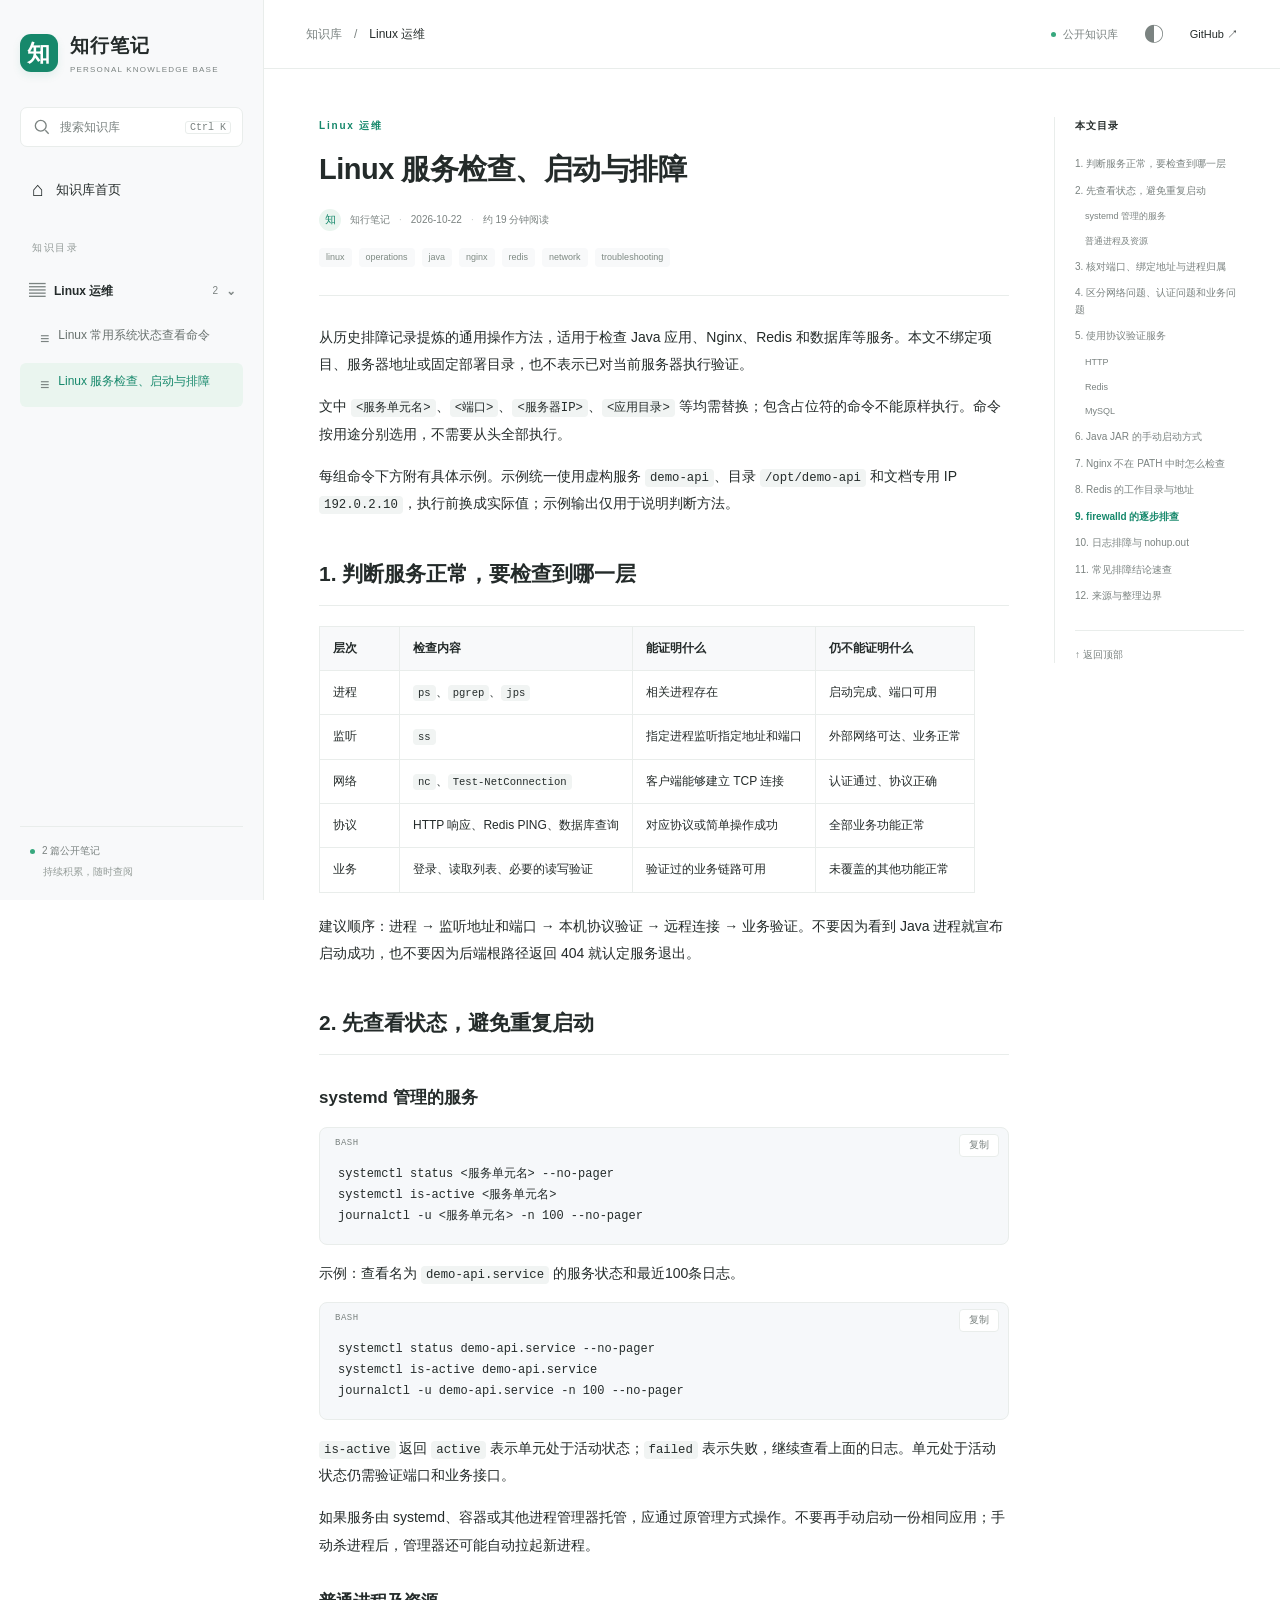
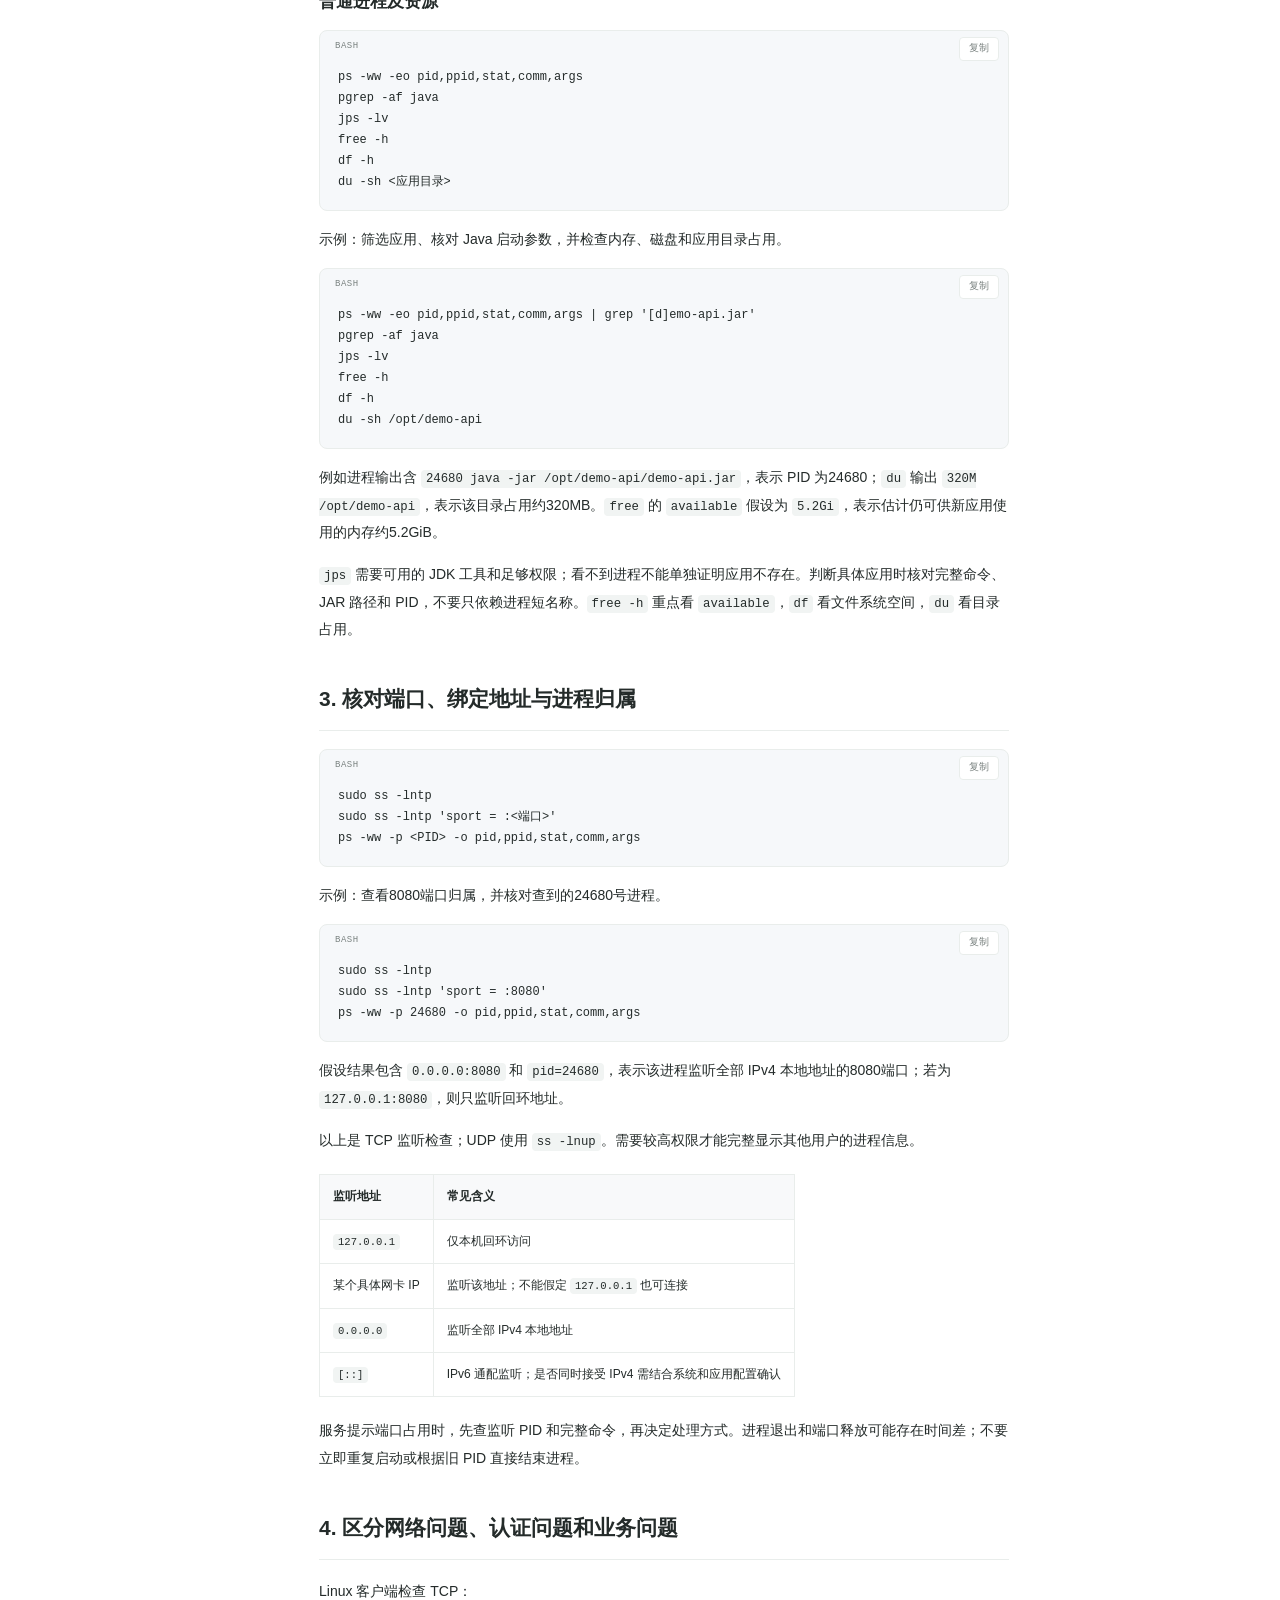
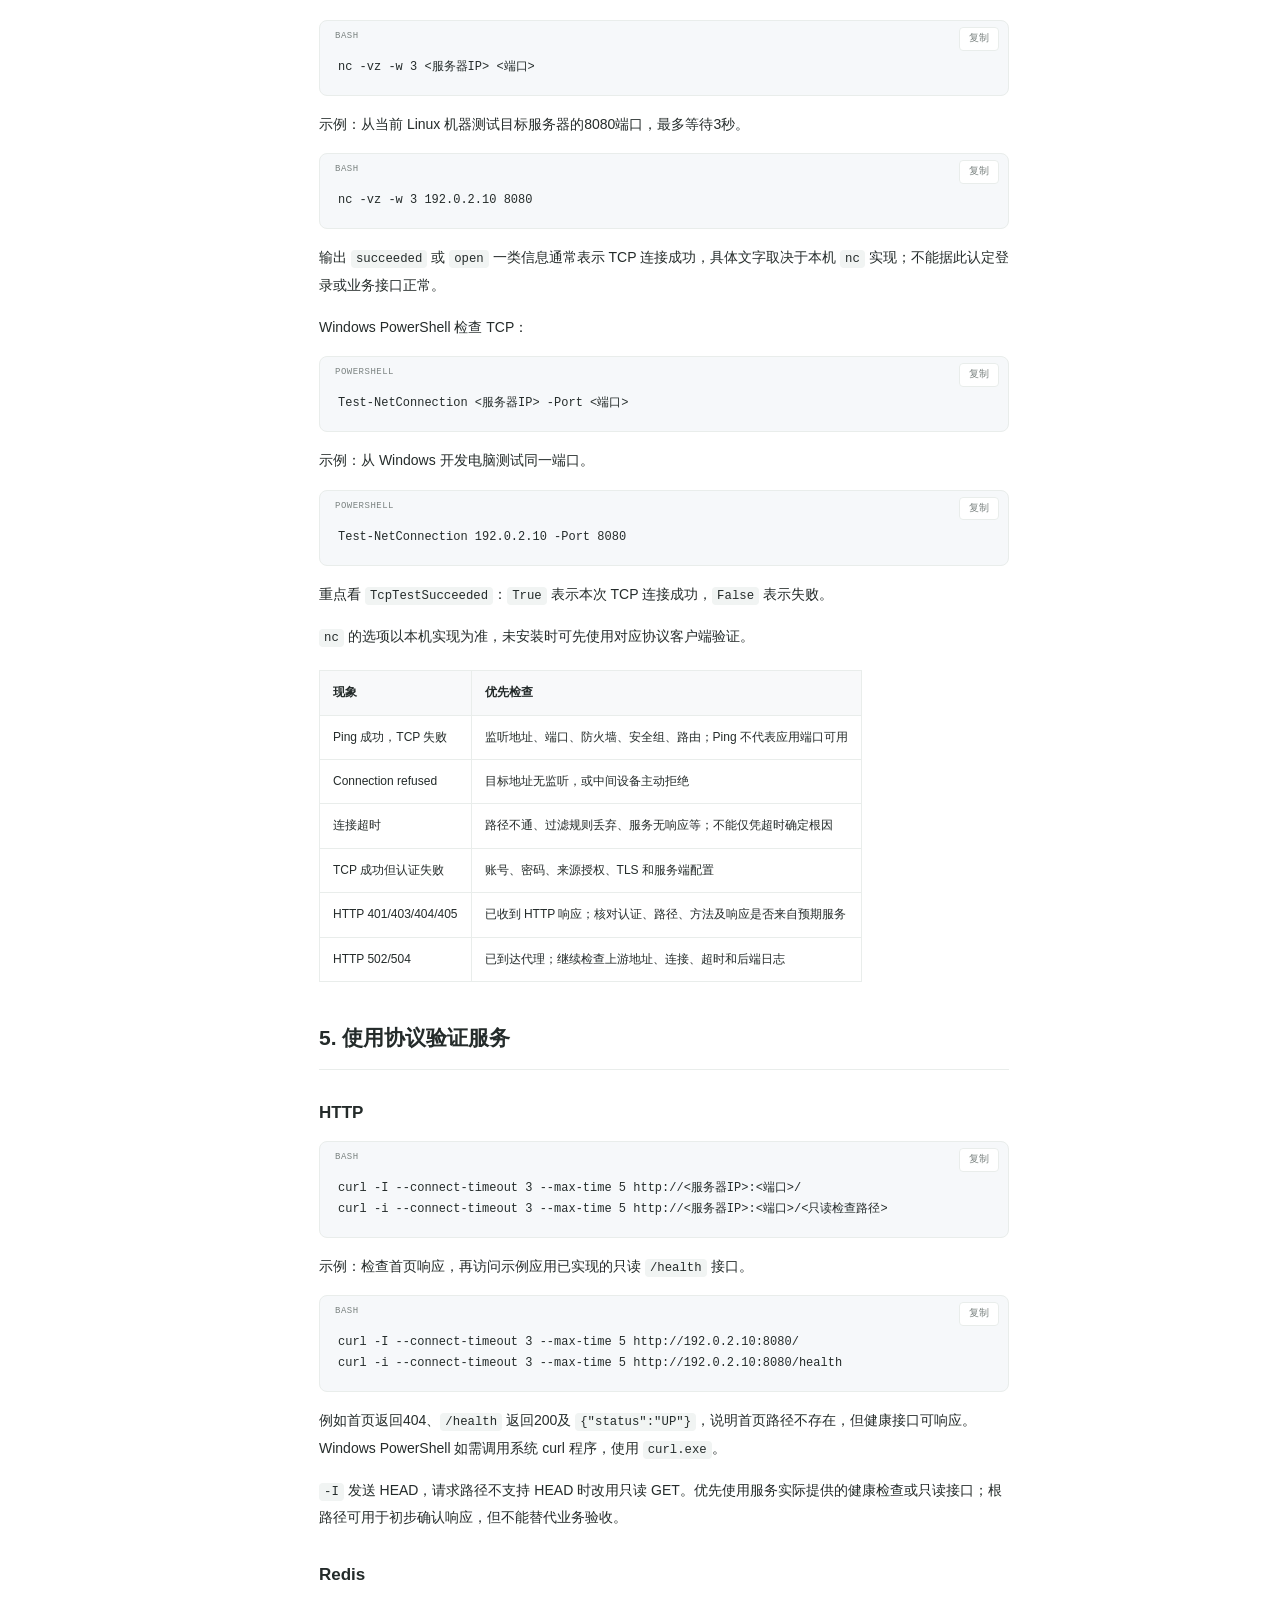
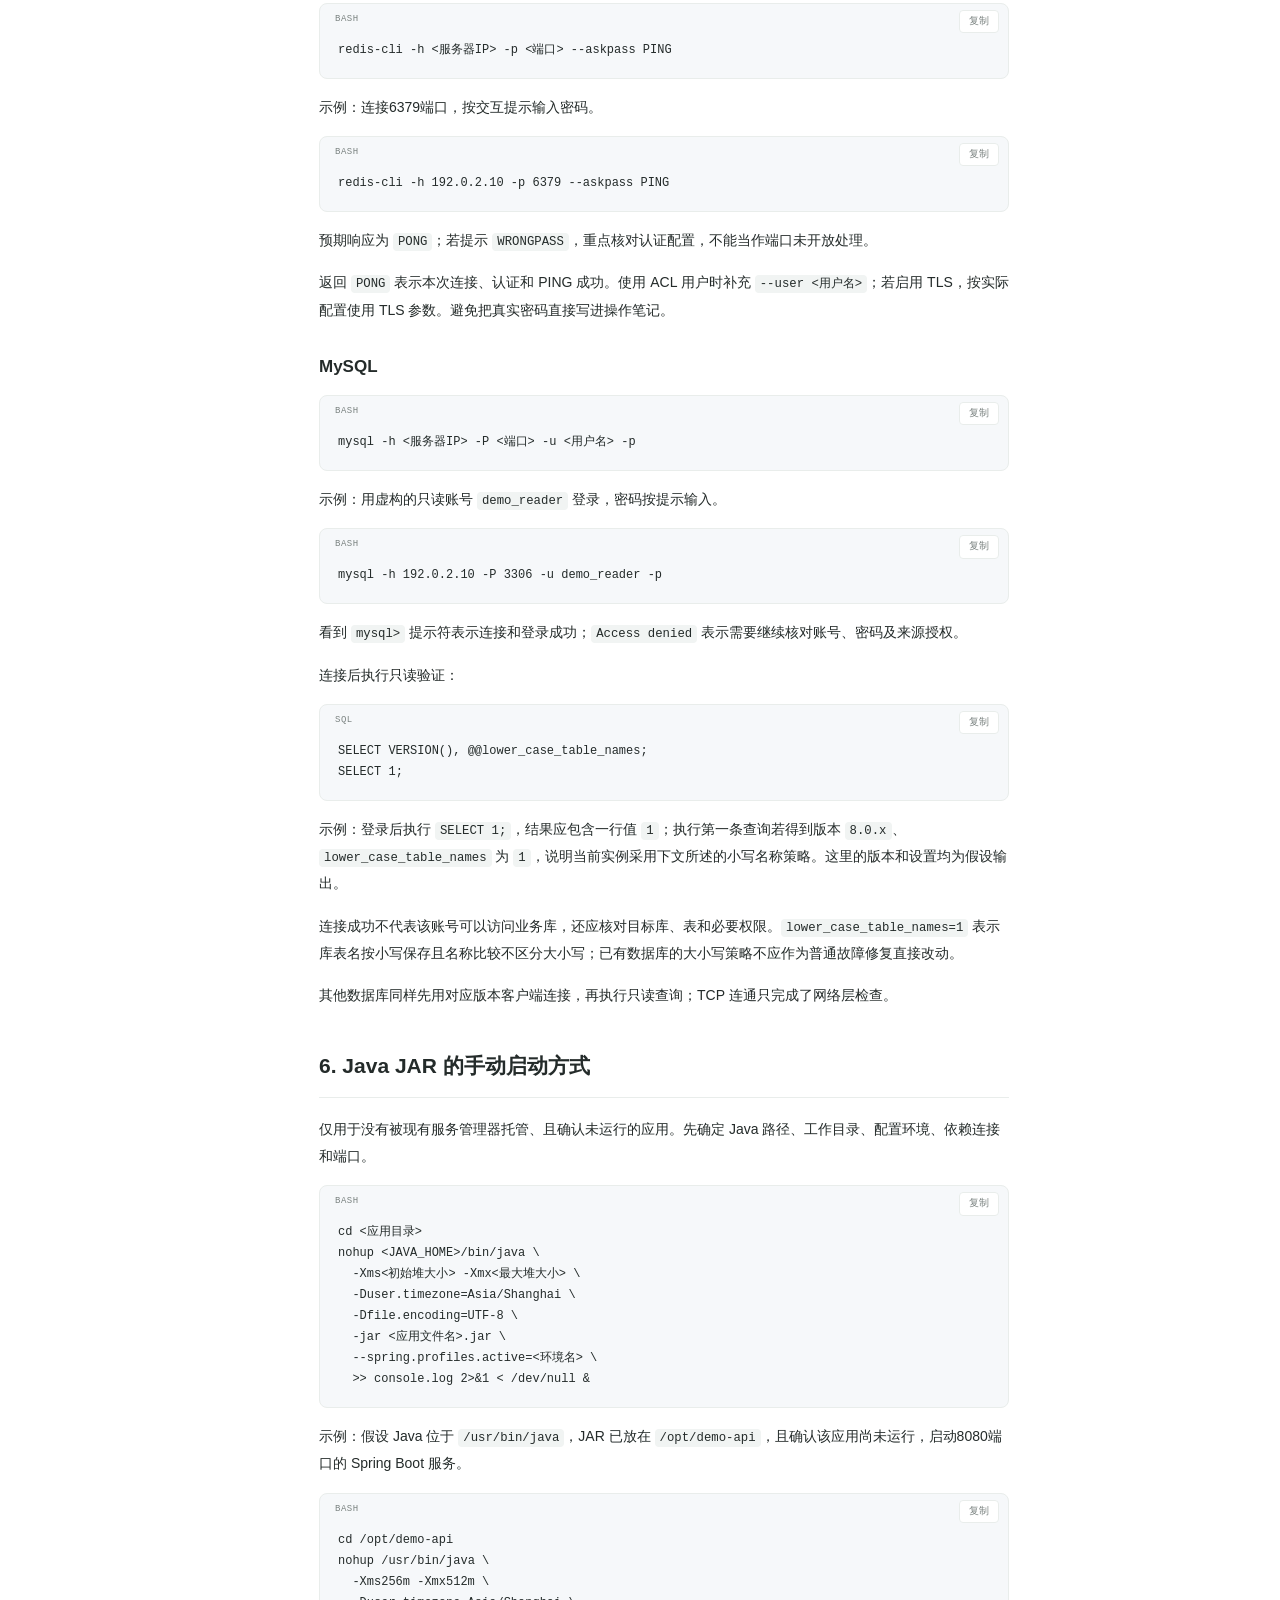
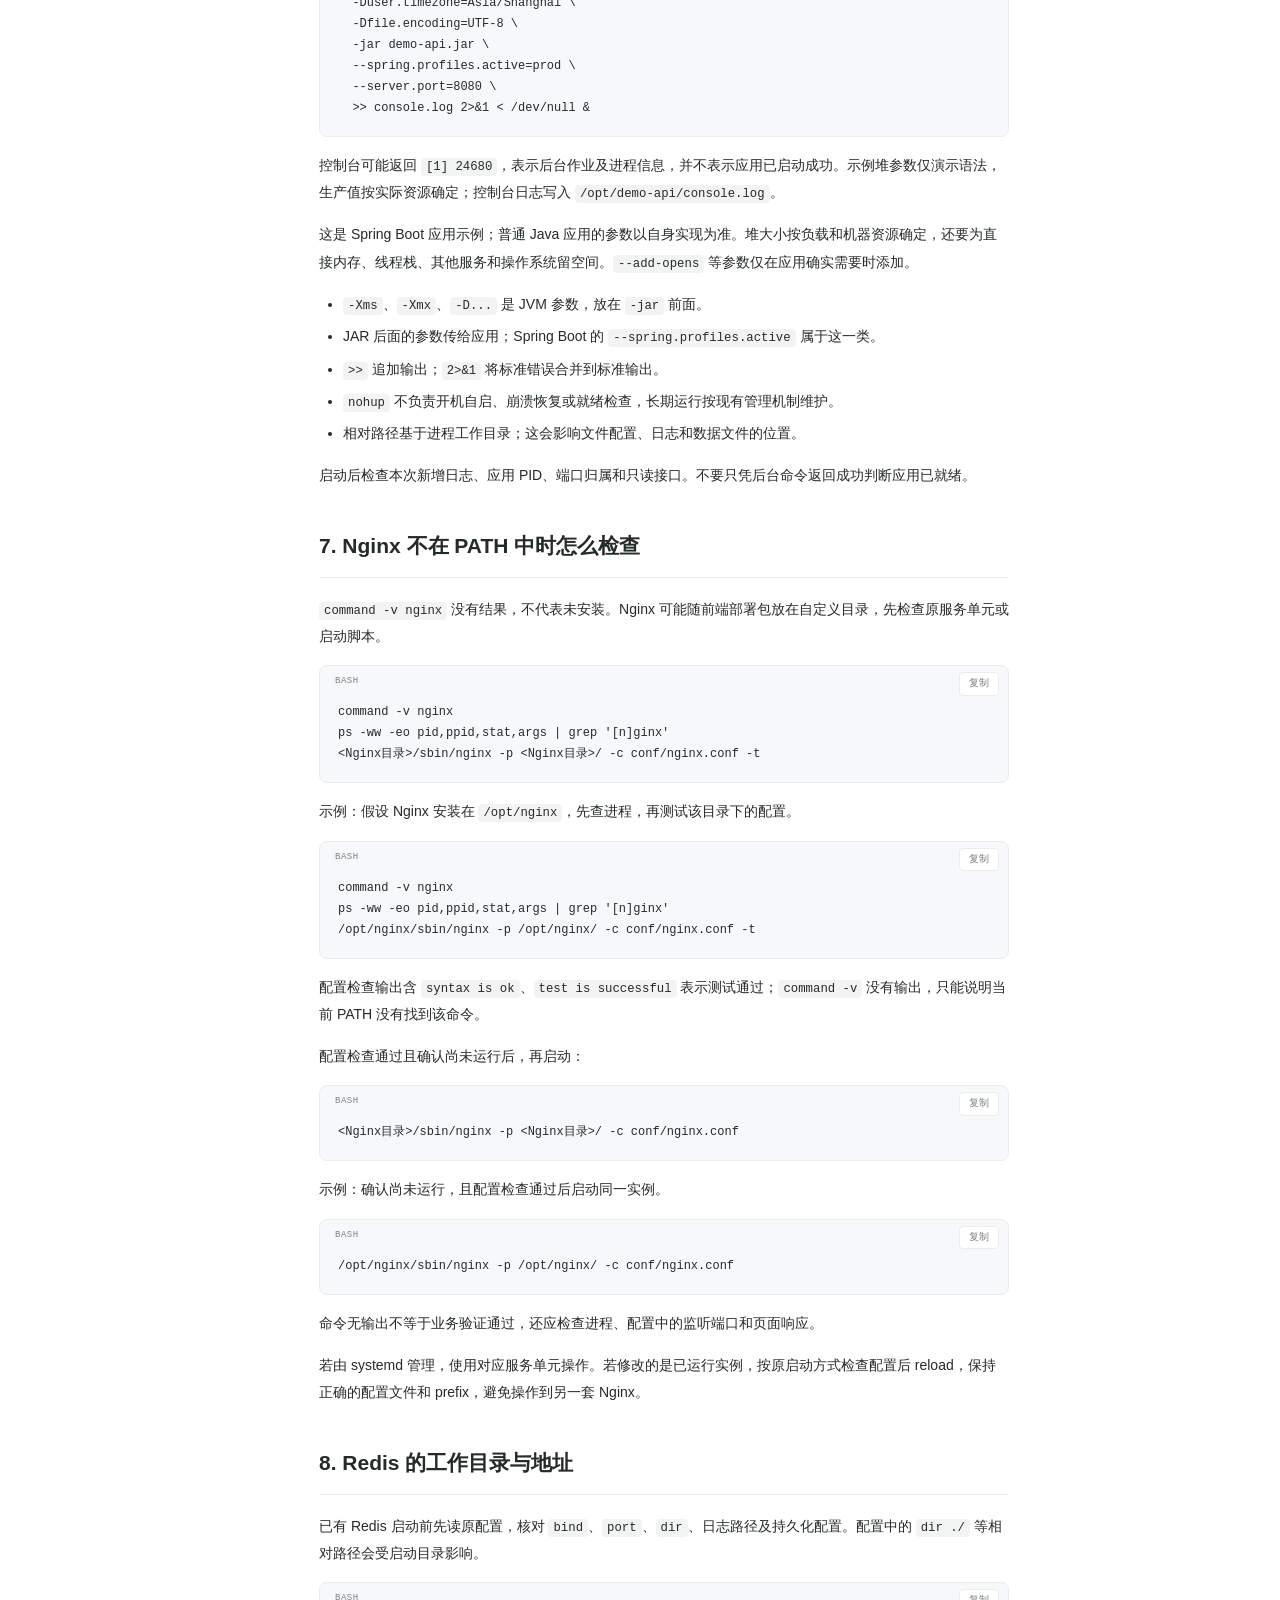
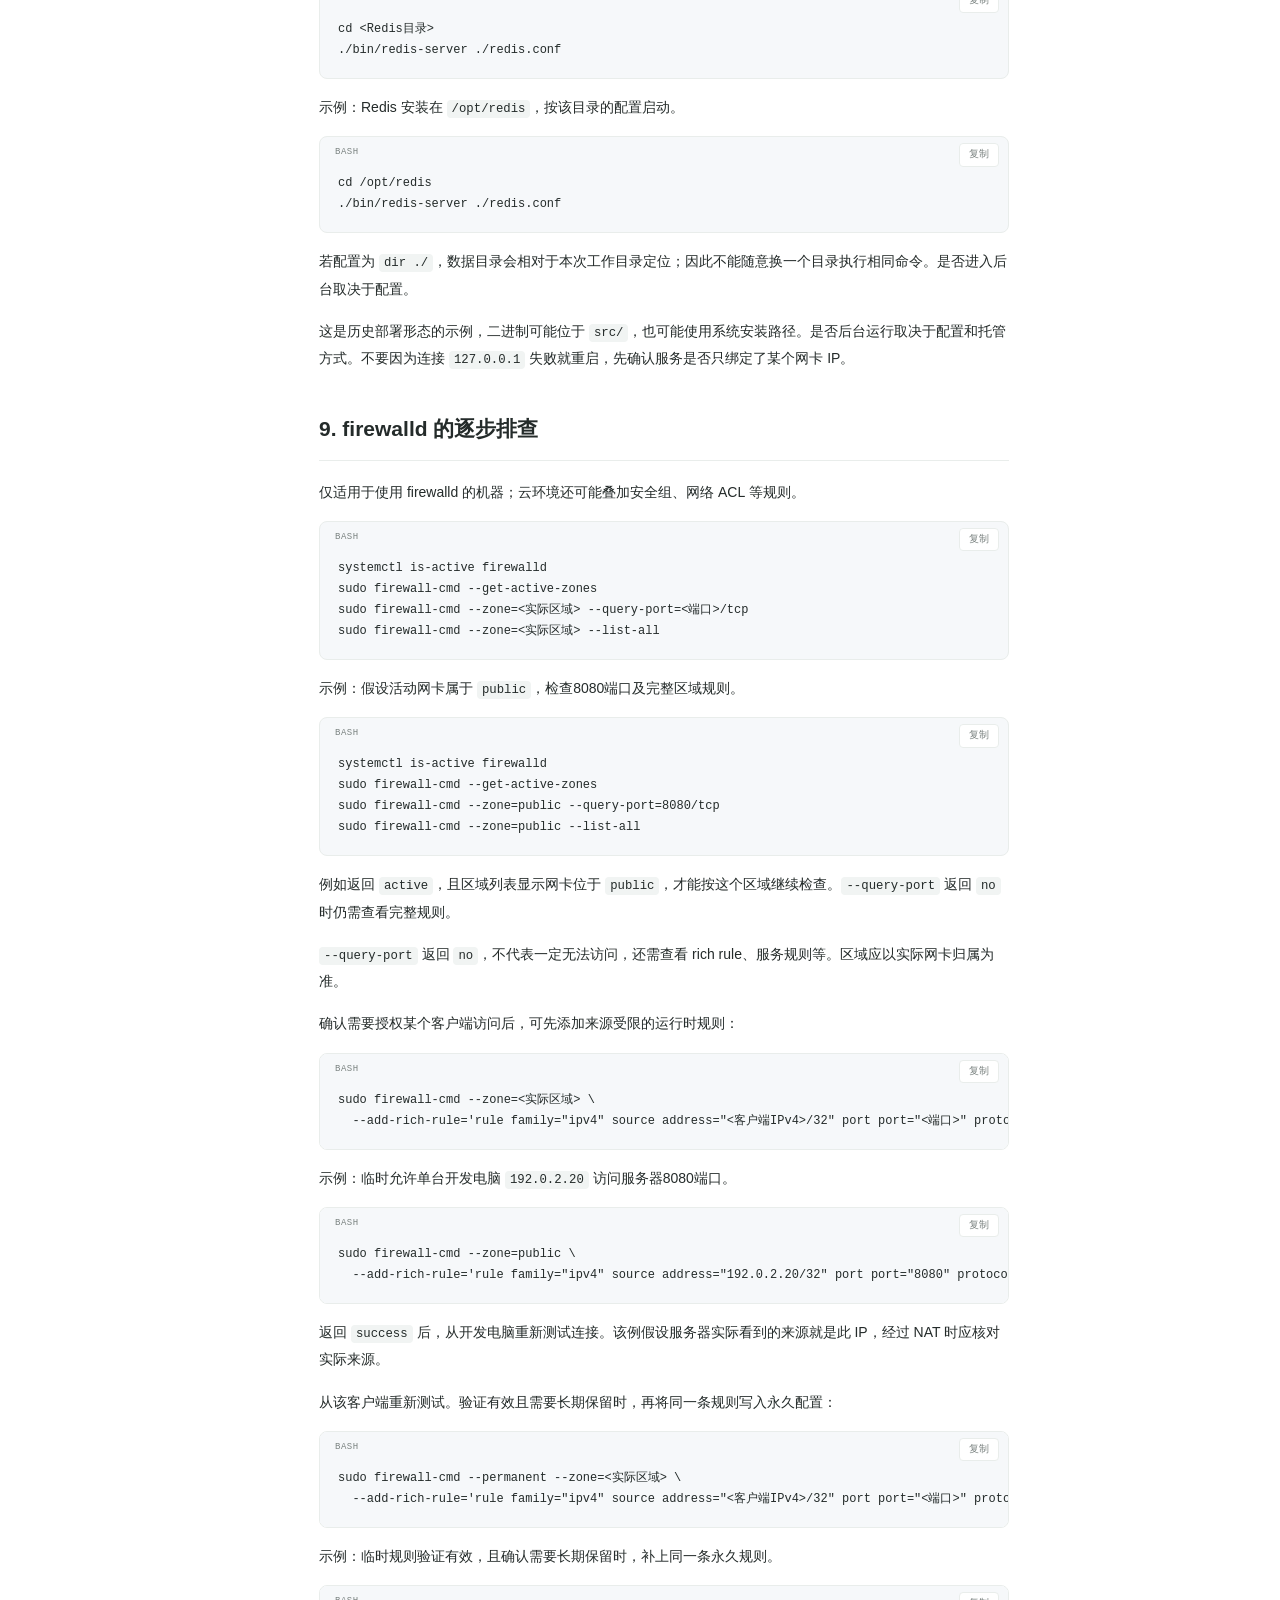
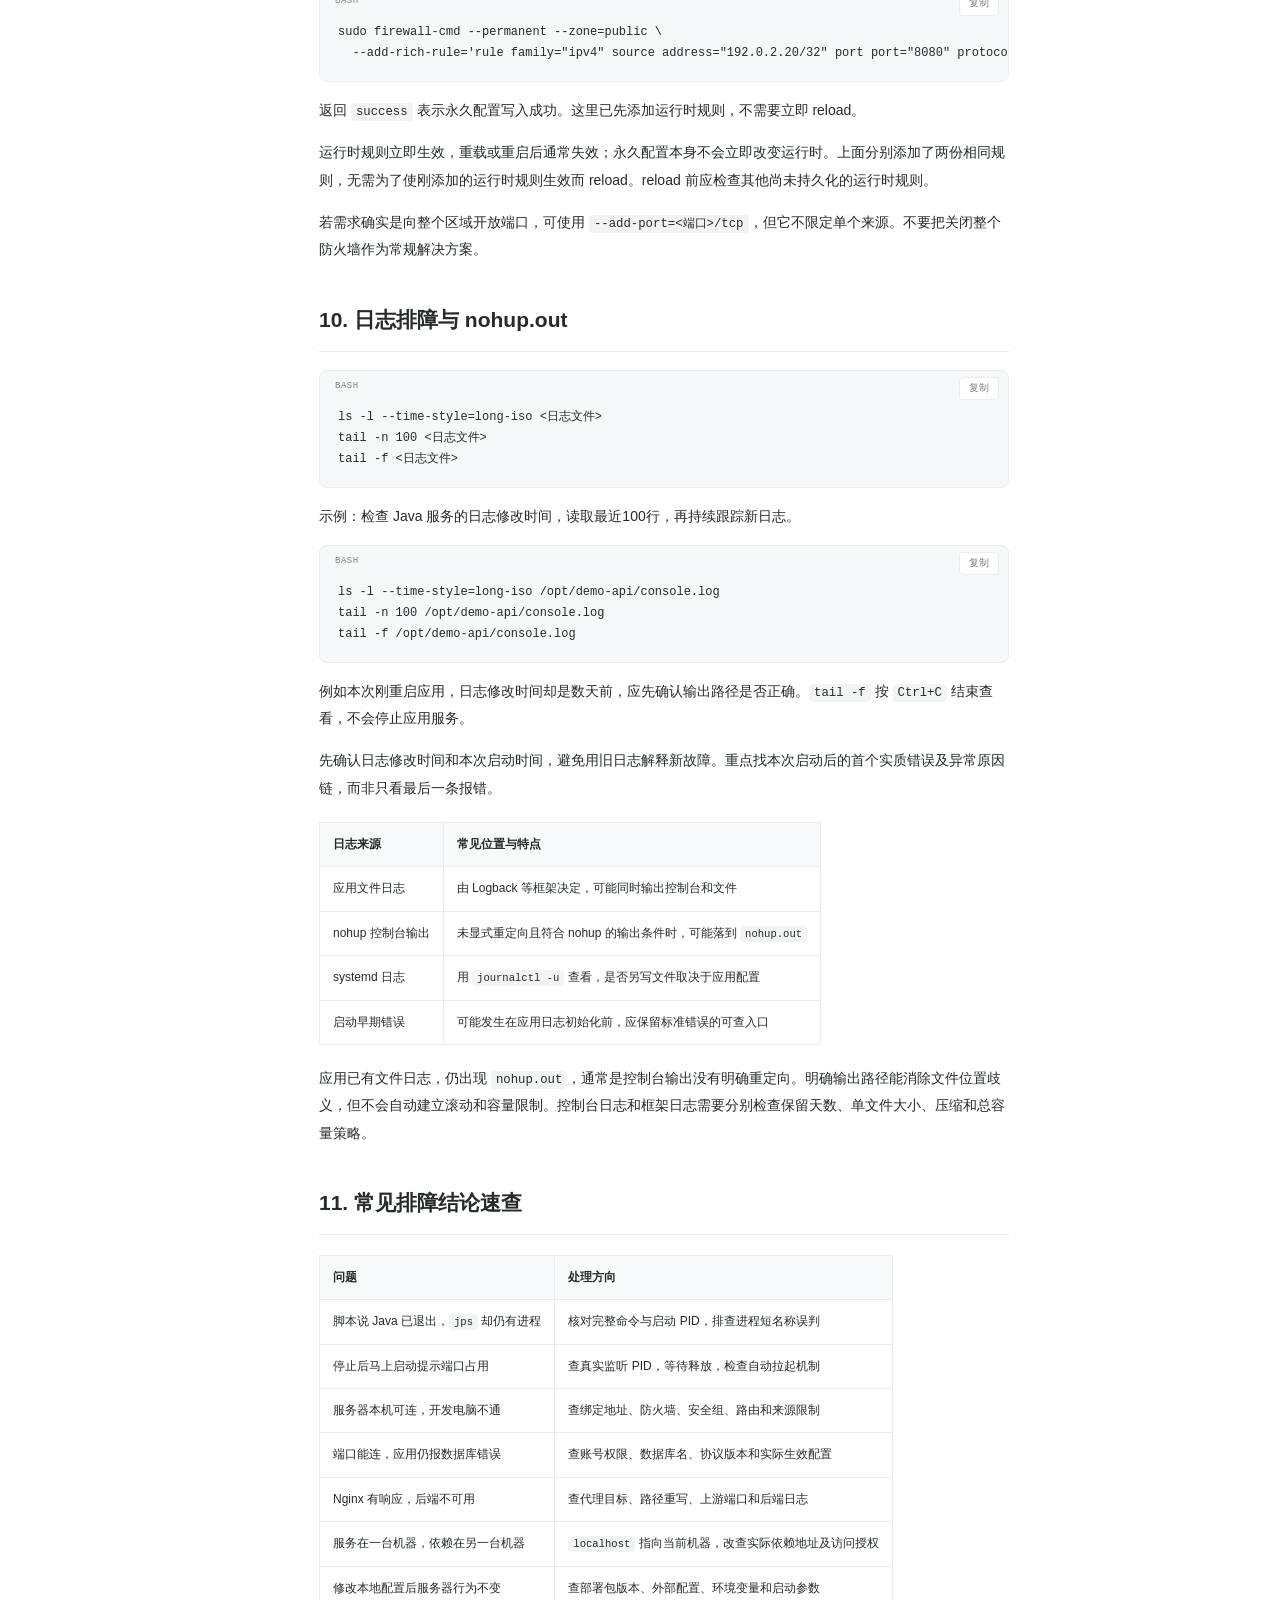
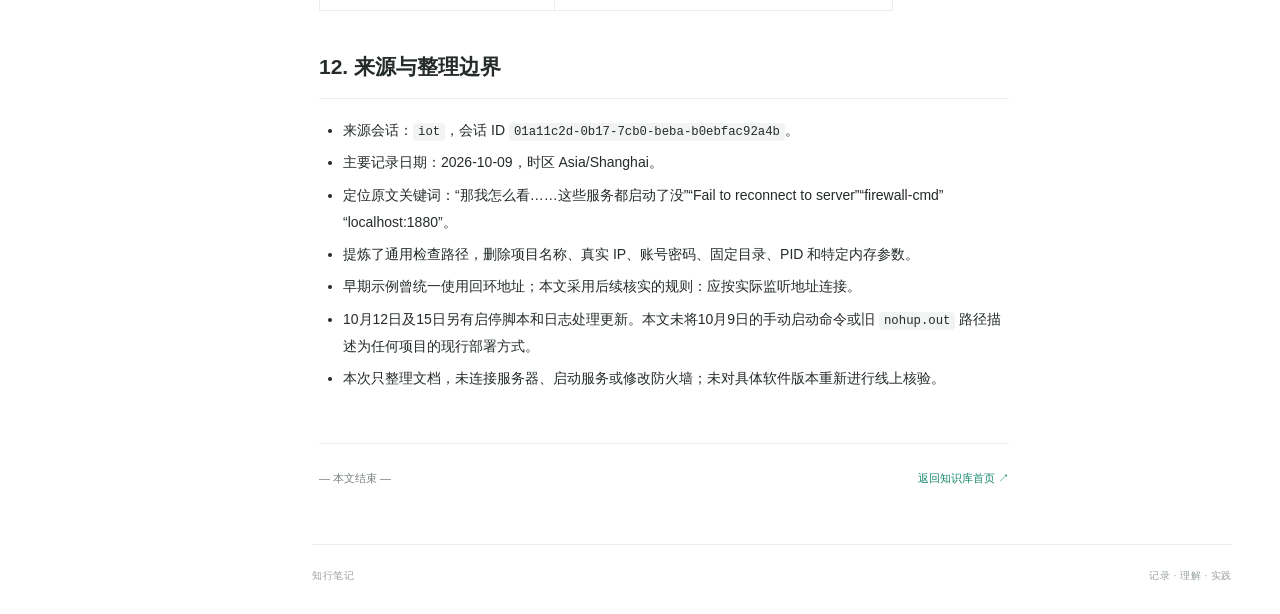
==== articles/linux-service-check-start-troubleshooting.html @ e5851139 "Publish selected Linux notes and knowledge site" ====
<!doctype html>
<html lang="zh-CN"><head><meta charset="utf-8"><meta name="viewport" content="width=device-width, initial-scale=1"><meta name="description" content="从历史排障记录提炼的通用操作方法，适用于检查 Java 应用、Nginx、Redis 和数据库等服务。本文不绑定项目、服务器地址或固定部署目录，也不表示已对当前服务器执行验证。 文中 &lt;服务单元名&gt; 、 &lt;端口&gt; 、 &lt;服务器IP&gt; 、 &lt;"><meta name="color-scheme" content="light dark"><title>Linux 服务检查、启动与排障 · 知行笔记</title><link rel="stylesheet" href="../assets/style.css"><script src="../assets/app.js" defer></script></head>
<body data-base="../"><a class="skip-link" href="#main">跳到正文</a>
<aside class="sidebar" id="sidebar"><a class="brand" href="../index.html"><span class="brand-mark">知</span><span>知行笔记<small>PERSONAL KNOWLEDGE BASE</small></span></a><button class="search-trigger" type="button"><svg viewBox="0 0 24 24" aria-hidden="true"><circle cx="10.5" cy="10.5" r="6.5"/><path d="m16 16 4 4"/></svg><span>搜索知识库</span><kbd>Ctrl K</kbd></button><nav aria-label="知识库目录"><a class="home-link" href="../index.html"><span>⌂</span>知识库首页</a><div class="nav-label">知识目录</div><details class="nav-group" open><summary><span class="folder-icon">▤</span>Linux 运维<span class="group-count">2</span></summary><a class="nav-link" href="../articles/linux-system-status-commands.html"><span class="doc-icon">≡</span><span>Linux 常用系统状态查看命令</span></a><a class="nav-link active" href="../articles/linux-service-check-start-troubleshooting.html" aria-current="page"><span class="doc-icon">≡</span><span>Linux 服务检查、启动与排障</span></a></details></nav><div class="sidebar-footer"><span class="status-dot"></span>2 篇公开笔记<span>持续积累，随时查阅</span></div></aside><button class="mobile-backdrop" aria-label="关闭导航" hidden></button>
<div class="workspace"><header class="topbar"><div class="breadcrumb"><button class="menu-toggle icon-button" aria-label="打开导航" aria-expanded="false">☰</button><a href="../index.html">知识库</a><span>/</span><span>Linux 运维</span></div><div class="top-actions"><span class="public-label"><span class="status-dot"></span>公开知识库</span><button class="theme-toggle icon-button" aria-label="切换深浅主题" title="切换深浅主题">◐</button><a class="github-link" href="https://github.com/alcq77/knowledge-base-public" target="_blank" rel="noopener noreferrer">GitHub ↗</a></div></header>
<div class="content-layout"><main id="main"><div class="article-head"><div class="eyebrow">Linux 运维</div><h1>Linux 服务检查、启动与排障</h1><div class="article-meta"><span class="author-avatar">知</span><span>知行笔记</span><span class="meta-dot">·</span><time>2026-10-22</time><span class="meta-dot">·</span><span>约 19 分钟阅读</span></div><div class="tag-row"><span class="tag">linux</span><span class="tag">operations</span><span class="tag">java</span><span class="tag">nginx</span><span class="tag">redis</span><span class="tag">network</span><span class="tag">troubleshooting</span></div></div><article class="markdown-body"><p>从历史排障记录提炼的通用操作方法，适用于检查 Java 应用、Nginx、Redis 和数据库等服务。本文不绑定项目、服务器地址或固定部署目录，也不表示已对当前服务器执行验证。</p>
<p>文中 <code>&lt;服务单元名&gt;</code>、<code>&lt;端口&gt;</code>、<code>&lt;服务器IP&gt;</code>、<code>&lt;应用目录&gt;</code> 等均需替换；包含占位符的命令不能原样执行。命令按用途分别选用，不需要从头全部执行。</p>
<p>每组命令下方附有具体示例。示例统一使用虚构服务 <code>demo-api</code>、目录 <code>/opt/demo-api</code> 和文档专用 IP <code>192.0.2.10</code>，执行前换成实际值；示例输出仅用于说明判断方法。</p>
<h2 id="1-判断服务正常要检查到哪一层">1. 判断服务正常，要检查到哪一层</h2>
<table>
<thead>
<tr>
<th>层次</th>
<th>检查内容</th>
<th>能证明什么</th>
<th>仍不能证明什么</th>
</tr>
</thead>
<tbody>
<tr>
<td>进程</td>
<td><code>ps</code>、<code>pgrep</code>、<code>jps</code></td>
<td>相关进程存在</td>
<td>启动完成、端口可用</td>
</tr>
<tr>
<td>监听</td>
<td><code>ss</code></td>
<td>指定进程监听指定地址和端口</td>
<td>外部网络可达、业务正常</td>
</tr>
<tr>
<td>网络</td>
<td><code>nc</code>、<code>Test-NetConnection</code></td>
<td>客户端能够建立 TCP 连接</td>
<td>认证通过、协议正确</td>
</tr>
<tr>
<td>协议</td>
<td>HTTP 响应、Redis PING、数据库查询</td>
<td>对应协议或简单操作成功</td>
<td>全部业务功能正常</td>
</tr>
<tr>
<td>业务</td>
<td>登录、读取列表、必要的读写验证</td>
<td>验证过的业务链路可用</td>
<td>未覆盖的其他功能正常</td>
</tr>
</tbody>
</table>
<p>建议顺序：进程 → 监听地址和端口 → 本机协议验证 → 远程连接 → 业务验证。不要因为看到 Java 进程就宣布启动成功，也不要因为后端根路径返回 404 就认定服务退出。</p>
<h2 id="2-先查看状态避免重复启动">2. 先查看状态，避免重复启动</h2>
<h3 id="systemd-管理的服务">systemd 管理的服务</h3>
<pre><code class="hljs language-bash">systemctl status &lt;服务单元名&gt; --no-pager
systemctl is-active &lt;服务单元名&gt;
journalctl -u &lt;服务单元名&gt; -n 100 --no-pager
</code></pre>
<p>示例：查看名为 <code>demo-api.service</code> 的服务状态和最近100条日志。</p>
<pre><code class="hljs language-bash">systemctl status demo-api.service --no-pager
systemctl is-active demo-api.service
journalctl -u demo-api.service -n 100 --no-pager
</code></pre>
<p><code>is-active</code> 返回 <code>active</code> 表示单元处于活动状态；<code>failed</code> 表示失败，继续查看上面的日志。单元处于活动状态仍需验证端口和业务接口。</p>
<p>如果服务由 systemd、容器或其他进程管理器托管，应通过原管理方式操作。不要再手动启动一份相同应用；手动杀进程后，管理器还可能自动拉起新进程。</p>
<h3 id="普通进程及资源">普通进程及资源</h3>
<pre><code class="hljs language-bash">ps -ww -eo pid,ppid,<span class="hljs-built_in">stat</span>,<span class="hljs-built_in">comm</span>,args
pgrep -af java
jps -lv
free -h
<span class="hljs-built_in">df</span> -h
<span class="hljs-built_in">du</span> -sh &lt;应用目录&gt;
</code></pre>
<p>示例：筛选应用、核对 Java 启动参数，并检查内存、磁盘和应用目录占用。</p>
<pre><code class="hljs language-bash">ps -ww -eo pid,ppid,<span class="hljs-built_in">stat</span>,<span class="hljs-built_in">comm</span>,args | grep <span class="hljs-string">&#x27;[d]emo-api.jar&#x27;</span>
pgrep -af java
jps -lv
free -h
<span class="hljs-built_in">df</span> -h
<span class="hljs-built_in">du</span> -sh /opt/demo-api
</code></pre>
<p>例如进程输出含 <code>24680 java -jar /opt/demo-api/demo-api.jar</code>，表示 PID 为24680；<code>du</code> 输出 <code>320M /opt/demo-api</code>，表示该目录占用约320MB。<code>free</code> 的 <code>available</code> 假设为 <code>5.2Gi</code>，表示估计仍可供新应用使用的内存约5.2GiB。</p>
<p><code>jps</code> 需要可用的 JDK 工具和足够权限；看不到进程不能单独证明应用不存在。判断具体应用时核对完整命令、JAR 路径和 PID，不要只依赖进程短名称。<code>free -h</code> 重点看 <code>available</code>，<code>df</code> 看文件系统空间，<code>du</code> 看目录占用。</p>
<h2 id="3-核对端口绑定地址与进程归属">3. 核对端口、绑定地址与进程归属</h2>
<pre><code class="hljs language-bash"><span class="hljs-built_in">sudo</span> ss -lntp
<span class="hljs-built_in">sudo</span> ss -lntp <span class="hljs-string">&#x27;sport = :&lt;端口&gt;&#x27;</span>
ps -ww -p &lt;PID&gt; -o pid,ppid,<span class="hljs-built_in">stat</span>,<span class="hljs-built_in">comm</span>,args
</code></pre>
<p>示例：查看8080端口归属，并核对查到的24680号进程。</p>
<pre><code class="hljs language-bash"><span class="hljs-built_in">sudo</span> ss -lntp
<span class="hljs-built_in">sudo</span> ss -lntp <span class="hljs-string">&#x27;sport = :8080&#x27;</span>
ps -ww -p 24680 -o pid,ppid,<span class="hljs-built_in">stat</span>,<span class="hljs-built_in">comm</span>,args
</code></pre>
<p>假设结果包含 <code>0.0.0.0:8080</code> 和 <code>pid=24680</code>，表示该进程监听全部 IPv4 本地地址的8080端口；若为 <code>127.0.0.1:8080</code>，则只监听回环地址。</p>
<p>以上是 TCP 监听检查；UDP 使用 <code>ss -lnup</code>。需要较高权限才能完整显示其他用户的进程信息。</p>
<table>
<thead>
<tr>
<th>监听地址</th>
<th>常见含义</th>
</tr>
</thead>
<tbody>
<tr>
<td><code>127.0.0.1</code></td>
<td>仅本机回环访问</td>
</tr>
<tr>
<td>某个具体网卡 IP</td>
<td>监听该地址；不能假定 <code>127.0.0.1</code> 也可连接</td>
</tr>
<tr>
<td><code>0.0.0.0</code></td>
<td>监听全部 IPv4 本地地址</td>
</tr>
<tr>
<td><code>[::]</code></td>
<td>IPv6 通配监听；是否同时接受 IPv4 需结合系统和应用配置确认</td>
</tr>
</tbody>
</table>
<p>服务提示端口占用时，先查监听 PID 和完整命令，再决定处理方式。进程退出和端口释放可能存在时间差；不要立即重复启动或根据旧 PID 直接结束进程。</p>
<h2 id="4-区分网络问题认证问题和业务问题">4. 区分网络问题、认证问题和业务问题</h2>
<p>Linux 客户端检查 TCP：</p>
<pre><code class="hljs language-bash">nc -vz -w 3 &lt;服务器IP&gt; &lt;端口&gt;
</code></pre>
<p>示例：从当前 Linux 机器测试目标服务器的8080端口，最多等待3秒。</p>
<pre><code class="hljs language-bash">nc -vz -w 3 192.0.2.10 8080
</code></pre>
<p>输出 <code>succeeded</code> 或 <code>open</code> 一类信息通常表示 TCP 连接成功，具体文字取决于本机 <code>nc</code> 实现；不能据此认定登录或业务接口正常。</p>
<p>Windows PowerShell 检查 TCP：</p>
<pre><code class="hljs language-powershell"><span class="hljs-built_in">Test-NetConnection</span> &lt;服务器IP&gt; <span class="hljs-literal">-Port</span> &lt;端口&gt;
</code></pre>
<p>示例：从 Windows 开发电脑测试同一端口。</p>
<pre><code class="hljs language-powershell"><span class="hljs-built_in">Test-NetConnection</span> <span class="hljs-number">192.0</span>.<span class="hljs-number">2.10</span> <span class="hljs-literal">-Port</span> <span class="hljs-number">8080</span>
</code></pre>
<p>重点看 <code>TcpTestSucceeded</code>：<code>True</code> 表示本次 TCP 连接成功，<code>False</code> 表示失败。</p>
<p><code>nc</code> 的选项以本机实现为准，未安装时可先使用对应协议客户端验证。</p>
<table>
<thead>
<tr>
<th>现象</th>
<th>优先检查</th>
</tr>
</thead>
<tbody>
<tr>
<td>Ping 成功，TCP 失败</td>
<td>监听地址、端口、防火墙、安全组、路由；Ping 不代表应用端口可用</td>
</tr>
<tr>
<td>Connection refused</td>
<td>目标地址无监听，或中间设备主动拒绝</td>
</tr>
<tr>
<td>连接超时</td>
<td>路径不通、过滤规则丢弃、服务无响应等；不能仅凭超时确定根因</td>
</tr>
<tr>
<td>TCP 成功但认证失败</td>
<td>账号、密码、来源授权、TLS 和服务端配置</td>
</tr>
<tr>
<td>HTTP 401/403/404/405</td>
<td>已收到 HTTP 响应；核对认证、路径、方法及响应是否来自预期服务</td>
</tr>
<tr>
<td>HTTP 502/504</td>
<td>已到达代理；继续检查上游地址、连接、超时和后端日志</td>
</tr>
</tbody>
</table>
<h2 id="5-使用协议验证服务">5. 使用协议验证服务</h2>
<h3 id="http">HTTP</h3>
<pre><code class="hljs language-bash">curl -I --connect-timeout 3 --max-time 5 http://&lt;服务器IP&gt;:&lt;端口&gt;/
curl -i --connect-timeout 3 --max-time 5 http://&lt;服务器IP&gt;:&lt;端口&gt;/&lt;只读检查路径&gt;
</code></pre>
<p>示例：检查首页响应，再访问示例应用已实现的只读 <code>/health</code> 接口。</p>
<pre><code class="hljs language-bash">curl -I --connect-timeout 3 --max-time 5 http://192.0.2.10:8080/
curl -i --connect-timeout 3 --max-time 5 http://192.0.2.10:8080/health
</code></pre>
<p>例如首页返回404、<code>/health</code> 返回200及 <code>{&quot;status&quot;:&quot;UP&quot;}</code>，说明首页路径不存在，但健康接口可响应。Windows PowerShell 如需调用系统 curl 程序，使用 <code>curl.exe</code>。</p>
<p><code>-I</code> 发送 HEAD，请求路径不支持 HEAD 时改用只读 GET。优先使用服务实际提供的健康检查或只读接口；根路径可用于初步确认响应，但不能替代业务验收。</p>
<h3 id="redis">Redis</h3>
<pre><code class="hljs language-bash">redis-cli -h &lt;服务器IP&gt; -p &lt;端口&gt; --askpass PING
</code></pre>
<p>示例：连接6379端口，按交互提示输入密码。</p>
<pre><code class="hljs language-bash">redis-cli -h 192.0.2.10 -p 6379 --askpass PING
</code></pre>
<p>预期响应为 <code>PONG</code>；若提示 <code>WRONGPASS</code>，重点核对认证配置，不能当作端口未开放处理。</p>
<p>返回 <code>PONG</code> 表示本次连接、认证和 PING 成功。使用 ACL 用户时补充 <code>--user &lt;用户名&gt;</code>；若启用 TLS，按实际配置使用 TLS 参数。避免把真实密码直接写进操作笔记。</p>
<h3 id="mysql">MySQL</h3>
<pre><code class="hljs language-bash">mysql -h &lt;服务器IP&gt; -P &lt;端口&gt; -u &lt;用户名&gt; -p
</code></pre>
<p>示例：用虚构的只读账号 <code>demo_reader</code> 登录，密码按提示输入。</p>
<pre><code class="hljs language-bash">mysql -h 192.0.2.10 -P 3306 -u demo_reader -p
</code></pre>
<p>看到 <code>mysql&gt;</code> 提示符表示连接和登录成功；<code>Access denied</code> 表示需要继续核对账号、密码及来源授权。</p>
<p>连接后执行只读验证：</p>
<pre><code class="hljs language-sql"><span class="hljs-keyword">SELECT</span> VERSION(), @<span class="hljs-variable">@lower_case_table_names</span>;
<span class="hljs-keyword">SELECT</span> <span class="hljs-number">1</span>;
</code></pre>
<p>示例：登录后执行 <code>SELECT 1;</code>，结果应包含一行值 <code>1</code>；执行第一条查询若得到版本 <code>8.0.x</code>、<code>lower_case_table_names</code> 为 <code>1</code>，说明当前实例采用下文所述的小写名称策略。这里的版本和设置均为假设输出。</p>
<p>连接成功不代表该账号可以访问业务库，还应核对目标库、表和必要权限。<code>lower_case_table_names=1</code> 表示库表名按小写保存且名称比较不区分大小写；已有数据库的大小写策略不应作为普通故障修复直接改动。</p>
<p>其他数据库同样先用对应版本客户端连接，再执行只读查询；TCP 连通只完成了网络层检查。</p>
<h2 id="6-java-jar-的手动启动方式">6. Java JAR 的手动启动方式</h2>
<p>仅用于没有被现有服务管理器托管、且确认未运行的应用。先确定 Java 路径、工作目录、配置环境、依赖连接和端口。</p>
<pre><code class="hljs language-bash"><span class="hljs-built_in">cd</span> &lt;应用目录&gt;
<span class="hljs-built_in">nohup</span> &lt;JAVA_HOME&gt;/bin/java \
  -Xms&lt;初始堆大小&gt; -Xmx&lt;最大堆大小&gt; \
  -Duser.timezone=Asia/Shanghai \
  -Dfile.encoding=UTF-8 \
  -jar &lt;应用文件名&gt;.jar \
  --spring.profiles.active=&lt;环境名&gt; \
  &gt;&gt; console.log 2&gt;&amp;1 &lt; /dev/null &amp;
</code></pre>
<p>示例：假设 Java 位于 <code>/usr/bin/java</code>，JAR 已放在 <code>/opt/demo-api</code>，且确认该应用尚未运行，启动8080端口的 Spring Boot 服务。</p>
<pre><code class="hljs language-bash"><span class="hljs-built_in">cd</span> /opt/demo-api
<span class="hljs-built_in">nohup</span> /usr/bin/java \
  -Xms256m -Xmx512m \
  -Duser.timezone=Asia/Shanghai \
  -Dfile.encoding=UTF-8 \
  -jar demo-api.jar \
  --spring.profiles.active=prod \
  --server.port=8080 \
  &gt;&gt; console.log 2&gt;&amp;1 &lt; /dev/null &amp;
</code></pre>
<p>控制台可能返回 <code>[1] 24680</code>，表示后台作业及进程信息，并不表示应用已启动成功。示例堆参数仅演示语法，生产值按实际资源确定；控制台日志写入 <code>/opt/demo-api/console.log</code>。</p>
<p>这是 Spring Boot 应用示例；普通 Java 应用的参数以自身实现为准。堆大小按负载和机器资源确定，还要为直接内存、线程栈、其他服务和操作系统留空间。<code>--add-opens</code> 等参数仅在应用确实需要时添加。</p>
<ul>
<li><code>-Xms</code>、<code>-Xmx</code>、<code>-D...</code> 是 JVM 参数，放在 <code>-jar</code> 前面。</li>
<li>JAR 后面的参数传给应用；Spring Boot 的 <code>--spring.profiles.active</code> 属于这一类。</li>
<li><code>&gt;&gt;</code> 追加输出；<code>2&gt;&amp;1</code> 将标准错误合并到标准输出。</li>
<li><code>nohup</code> 不负责开机自启、崩溃恢复或就绪检查，长期运行按现有管理机制维护。</li>
<li>相对路径基于进程工作目录；这会影响文件配置、日志和数据文件的位置。</li>
</ul>
<p>启动后检查本次新增日志、应用 PID、端口归属和只读接口。不要只凭后台命令返回成功判断应用已就绪。</p>
<h2 id="7-nginx-不在-path-中时怎么检查">7. Nginx 不在 PATH 中时怎么检查</h2>
<p><code>command -v nginx</code> 没有结果，不代表未安装。Nginx 可能随前端部署包放在自定义目录，先检查原服务单元或启动脚本。</p>
<pre><code class="hljs language-bash"><span class="hljs-built_in">command</span> -v nginx
ps -ww -eo pid,ppid,<span class="hljs-built_in">stat</span>,args | grep <span class="hljs-string">&#x27;[n]ginx&#x27;</span>
&lt;Nginx目录&gt;/sbin/nginx -p &lt;Nginx目录&gt;/ -c conf/nginx.conf -t
</code></pre>
<p>示例：假设 Nginx 安装在 <code>/opt/nginx</code>，先查进程，再测试该目录下的配置。</p>
<pre><code class="hljs language-bash"><span class="hljs-built_in">command</span> -v nginx
ps -ww -eo pid,ppid,<span class="hljs-built_in">stat</span>,args | grep <span class="hljs-string">&#x27;[n]ginx&#x27;</span>
/opt/nginx/sbin/nginx -p /opt/nginx/ -c conf/nginx.conf -t
</code></pre>
<p>配置检查输出含 <code>syntax is ok</code>、<code>test is successful</code> 表示测试通过；<code>command -v</code> 没有输出，只能说明当前 PATH 没有找到该命令。</p>
<p>配置检查通过且确认尚未运行后，再启动：</p>
<pre><code class="hljs language-bash">&lt;Nginx目录&gt;/sbin/nginx -p &lt;Nginx目录&gt;/ -c conf/nginx.conf
</code></pre>
<p>示例：确认尚未运行，且配置检查通过后启动同一实例。</p>
<pre><code class="hljs language-bash">/opt/nginx/sbin/nginx -p /opt/nginx/ -c conf/nginx.conf
</code></pre>
<p>命令无输出不等于业务验证通过，还应检查进程、配置中的监听端口和页面响应。</p>
<p>若由 systemd 管理，使用对应服务单元操作。若修改的是已运行实例，按原启动方式检查配置后 reload，保持正确的配置文件和 prefix，避免操作到另一套 Nginx。</p>
<h2 id="8-redis-的工作目录与地址">8. Redis 的工作目录与地址</h2>
<p>已有 Redis 启动前先读原配置，核对 <code>bind</code>、<code>port</code>、<code>dir</code>、日志路径及持久化配置。配置中的 <code>dir ./</code> 等相对路径会受启动目录影响。</p>
<pre><code class="hljs language-bash"><span class="hljs-built_in">cd</span> &lt;Redis目录&gt;
./bin/redis-server ./redis.conf
</code></pre>
<p>示例：Redis 安装在 <code>/opt/redis</code>，按该目录的配置启动。</p>
<pre><code class="hljs language-bash"><span class="hljs-built_in">cd</span> /opt/redis
./bin/redis-server ./redis.conf
</code></pre>
<p>若配置为 <code>dir ./</code>，数据目录会相对于本次工作目录定位；因此不能随意换一个目录执行相同命令。是否进入后台取决于配置。</p>
<p>这是历史部署形态的示例，二进制可能位于 <code>src/</code>，也可能使用系统安装路径。是否后台运行取决于配置和托管方式。不要因为连接 <code>127.0.0.1</code> 失败就重启，先确认服务是否只绑定了某个网卡 IP。</p>
<h2 id="9-firewalld-的逐步排查">9. firewalld 的逐步排查</h2>
<p>仅适用于使用 firewalld 的机器；云环境还可能叠加安全组、网络 ACL 等规则。</p>
<pre><code class="hljs language-bash">systemctl is-active firewalld
<span class="hljs-built_in">sudo</span> firewall-cmd --get-active-zones
<span class="hljs-built_in">sudo</span> firewall-cmd --zone=&lt;实际区域&gt; --query-port=&lt;端口&gt;/tcp
<span class="hljs-built_in">sudo</span> firewall-cmd --zone=&lt;实际区域&gt; --list-all
</code></pre>
<p>示例：假设活动网卡属于 <code>public</code>，检查8080端口及完整区域规则。</p>
<pre><code class="hljs language-bash">systemctl is-active firewalld
<span class="hljs-built_in">sudo</span> firewall-cmd --get-active-zones
<span class="hljs-built_in">sudo</span> firewall-cmd --zone=public --query-port=8080/tcp
<span class="hljs-built_in">sudo</span> firewall-cmd --zone=public --list-all
</code></pre>
<p>例如返回 <code>active</code>，且区域列表显示网卡位于 <code>public</code>，才能按这个区域继续检查。<code>--query-port</code> 返回 <code>no</code> 时仍需查看完整规则。</p>
<p><code>--query-port</code> 返回 <code>no</code>，不代表一定无法访问，还需查看 rich rule、服务规则等。区域应以实际网卡归属为准。</p>
<p>确认需要授权某个客户端访问后，可先添加来源受限的运行时规则：</p>
<pre><code class="hljs language-bash"><span class="hljs-built_in">sudo</span> firewall-cmd --zone=&lt;实际区域&gt; \
  --add-rich-rule=<span class="hljs-string">&#x27;rule family=&quot;ipv4&quot; source address=&quot;&lt;客户端IPv4&gt;/32&quot; port port=&quot;&lt;端口&gt;&quot; protocol=&quot;tcp&quot; accept&#x27;</span>
</code></pre>
<p>示例：临时允许单台开发电脑 <code>192.0.2.20</code> 访问服务器8080端口。</p>
<pre><code class="hljs language-bash"><span class="hljs-built_in">sudo</span> firewall-cmd --zone=public \
  --add-rich-rule=<span class="hljs-string">&#x27;rule family=&quot;ipv4&quot; source address=&quot;192.0.2.20/32&quot; port port=&quot;8080&quot; protocol=&quot;tcp&quot; accept&#x27;</span>
</code></pre>
<p>返回 <code>success</code> 后，从开发电脑重新测试连接。该例假设服务器实际看到的来源就是此 IP，经过 NAT 时应核对实际来源。</p>
<p>从该客户端重新测试。验证有效且需要长期保留时，再将同一条规则写入永久配置：</p>
<pre><code class="hljs language-bash"><span class="hljs-built_in">sudo</span> firewall-cmd --permanent --zone=&lt;实际区域&gt; \
  --add-rich-rule=<span class="hljs-string">&#x27;rule family=&quot;ipv4&quot; source address=&quot;&lt;客户端IPv4&gt;/32&quot; port port=&quot;&lt;端口&gt;&quot; protocol=&quot;tcp&quot; accept&#x27;</span>
</code></pre>
<p>示例：临时规则验证有效，且确认需要长期保留时，补上同一条永久规则。</p>
<pre><code class="hljs language-bash"><span class="hljs-built_in">sudo</span> firewall-cmd --permanent --zone=public \
  --add-rich-rule=<span class="hljs-string">&#x27;rule family=&quot;ipv4&quot; source address=&quot;192.0.2.20/32&quot; port port=&quot;8080&quot; protocol=&quot;tcp&quot; accept&#x27;</span>
</code></pre>
<p>返回 <code>success</code> 表示永久配置写入成功。这里已先添加运行时规则，不需要立即 reload。</p>
<p>运行时规则立即生效，重载或重启后通常失效；永久配置本身不会立即改变运行时。上面分别添加了两份相同规则，无需为了使刚添加的运行时规则生效而 reload。reload 前应检查其他尚未持久化的运行时规则。</p>
<p>若需求确实是向整个区域开放端口，可使用 <code>--add-port=&lt;端口&gt;/tcp</code>，但它不限定单个来源。不要把关闭整个防火墙作为常规解决方案。</p>
<h2 id="10-日志排障与-nohupout">10. 日志排障与 nohup.out</h2>
<pre><code class="hljs language-bash"><span class="hljs-built_in">ls</span> -l --time-style=long-iso &lt;日志文件&gt;
<span class="hljs-built_in">tail</span> -n 100 &lt;日志文件&gt;
<span class="hljs-built_in">tail</span> -f &lt;日志文件&gt;
</code></pre>
<p>示例：检查 Java 服务的日志修改时间，读取最近100行，再持续跟踪新日志。</p>
<pre><code class="hljs language-bash"><span class="hljs-built_in">ls</span> -l --time-style=long-iso /opt/demo-api/console.log
<span class="hljs-built_in">tail</span> -n 100 /opt/demo-api/console.log
<span class="hljs-built_in">tail</span> -f /opt/demo-api/console.log
</code></pre>
<p>例如本次刚重启应用，日志修改时间却是数天前，应先确认输出路径是否正确。<code>tail -f</code> 按 <code>Ctrl+C</code> 结束查看，不会停止应用服务。</p>
<p>先确认日志修改时间和本次启动时间，避免用旧日志解释新故障。重点找本次启动后的首个实质错误及异常原因链，而非只看最后一条报错。</p>
<table>
<thead>
<tr>
<th>日志来源</th>
<th>常见位置与特点</th>
</tr>
</thead>
<tbody>
<tr>
<td>应用文件日志</td>
<td>由 Logback 等框架决定，可能同时输出控制台和文件</td>
</tr>
<tr>
<td>nohup 控制台输出</td>
<td>未显式重定向且符合 nohup 的输出条件时，可能落到 <code>nohup.out</code></td>
</tr>
<tr>
<td>systemd 日志</td>
<td>用 <code>journalctl -u</code> 查看，是否另写文件取决于应用配置</td>
</tr>
<tr>
<td>启动早期错误</td>
<td>可能发生在应用日志初始化前，应保留标准错误的可查入口</td>
</tr>
</tbody>
</table>
<p>应用已有文件日志，仍出现 <code>nohup.out</code>，通常是控制台输出没有明确重定向。明确输出路径能消除文件位置歧义，但不会自动建立滚动和容量限制。控制台日志和框架日志需要分别检查保留天数、单文件大小、压缩和总容量策略。</p>
<h2 id="11-常见排障结论速查">11. 常见排障结论速查</h2>
<table>
<thead>
<tr>
<th>问题</th>
<th>处理方向</th>
</tr>
</thead>
<tbody>
<tr>
<td>脚本说 Java 已退出，<code>jps</code> 却仍有进程</td>
<td>核对完整命令与启动 PID，排查进程短名称误判</td>
</tr>
<tr>
<td>停止后马上启动提示端口占用</td>
<td>查真实监听 PID，等待释放，检查自动拉起机制</td>
</tr>
<tr>
<td>服务器本机可连，开发电脑不通</td>
<td>查绑定地址、防火墙、安全组、路由和来源限制</td>
</tr>
<tr>
<td>端口能连，应用仍报数据库错误</td>
<td>查账号权限、数据库名、协议版本和实际生效配置</td>
</tr>
<tr>
<td>Nginx 有响应，后端不可用</td>
<td>查代理目标、路径重写、上游端口和后端日志</td>
</tr>
<tr>
<td>服务在一台机器，依赖在另一台机器</td>
<td><code>localhost</code> 指向当前机器，改查实际依赖地址及访问授权</td>
</tr>
<tr>
<td>修改本地配置后服务器行为不变</td>
<td>查部署包版本、外部配置、环境变量和启动参数</td>
</tr>
</tbody>
</table>
<h2 id="12-来源与整理边界">12. 来源与整理边界</h2>
<ul>
<li>来源会话：<code>iot</code>，会话 ID <code>01a11c2d-0b17-7cb0-beba-b0ebfac92a4b</code>。</li>
<li>主要记录日期：2026-10-09，时区 Asia/Shanghai。</li>
<li>定位原文关键词：“那我怎么看……这些服务都启动了没”“Fail to reconnect to server”“firewall-cmd”“localhost:1880”。</li>
<li>提炼了通用检查路径，删除项目名称、真实 IP、账号密码、固定目录、PID 和特定内存参数。</li>
<li>早期示例曾统一使用回环地址；本文采用后续核实的规则：应按实际监听地址连接。</li>
<li>10月12日及15日另有启停脚本和日志处理更新。本文未将10月9日的手动启动命令或旧 <code>nohup.out</code> 路径描述为任何项目的现行部署方式。</li>
<li>本次只整理文档，未连接服务器、启动服务或修改防火墙；未对具体软件版本重新进行线上核验。</li>
</ul>
</article><div class="article-end"><span>— 本文结束 —</span><a href="../index.html">返回知识库首页 ↗</a></div></main><aside class="toc" aria-label="本文目录"><div class="toc-label">本文目录</div><a class="toc-link level-2" href="#1-判断服务正常要检查到哪一层">1. 判断服务正常，要检查到哪一层</a><a class="toc-link level-2" href="#2-先查看状态避免重复启动">2. 先查看状态，避免重复启动</a><a class="toc-link level-3" href="#systemd-管理的服务">systemd 管理的服务</a><a class="toc-link level-3" href="#普通进程及资源">普通进程及资源</a><a class="toc-link level-2" href="#3-核对端口绑定地址与进程归属">3. 核对端口、绑定地址与进程归属</a><a class="toc-link level-2" href="#4-区分网络问题认证问题和业务问题">4. 区分网络问题、认证问题和业务问题</a><a class="toc-link level-2" href="#5-使用协议验证服务">5. 使用协议验证服务</a><a class="toc-link level-3" href="#http">HTTP</a><a class="toc-link level-3" href="#redis">Redis</a><a class="toc-link level-3" href="#mysql">MySQL</a><a class="toc-link level-2" href="#6-java-jar-的手动启动方式">6. Java JAR 的手动启动方式</a><a class="toc-link level-2" href="#7-nginx-不在-path-中时怎么检查">7. Nginx 不在 PATH 中时怎么检查</a><a class="toc-link level-2" href="#8-redis-的工作目录与地址">8. Redis 的工作目录与地址</a><a class="toc-link level-2" href="#9-firewalld-的逐步排查">9. firewalld 的逐步排查</a><a class="toc-link level-2" href="#10-日志排障与-nohupout">10. 日志排障与 nohup.out</a><a class="toc-link level-2" href="#11-常见排障结论速查">11. 常见排障结论速查</a><a class="toc-link level-2" href="#12-来源与整理边界">12. 来源与整理边界</a><a class="back-top" href="#main">↑ 返回顶部</a></aside></div><footer class="page-footer">知行笔记<span>记录 · 理解 · 实践</span></footer></div>
<dialog id="search-dialog" aria-labelledby="search-title"><div class="search-header"><svg viewBox="0 0 24 24" aria-hidden="true"><circle cx="10.5" cy="10.5" r="6.5"/><path d="m16 16 4 4"/></svg><label id="search-title" class="sr-only" for="search-input">搜索公开文档</label><input id="search-input" type="search" placeholder="搜索标题、命令或正文…" autocomplete="off"><button class="close-search" aria-label="关闭搜索">Esc</button></div><div id="search-results" aria-live="polite"><p class="search-empty">输入关键词，查找笔记中的知识。</p></div><div class="search-footer">只搜索已公开的文档<span>Enter 打开首条结果 · Esc 关闭</span></div></dialog><div class="toast" role="status" aria-live="polite"></div></body></html>
---- assets/style.css ----
@import url('./highlight.css');
:root{--bg:#fff;--surface:#f8f9fa;--surface-2:#f1f4f3;--text:#242b2a;--muted:#7b8381;--line:#e9edeb;--green:#16886b;--green-soft:#eaf5ef;--sidebar:264px;--shadow:0 16px 60px #102c201f;color-scheme:light;font-family:Inter,-apple-system,BlinkMacSystemFont,"Segoe UI","Microsoft YaHei",sans-serif}
*{box-sizing:border-box}html{scroll-behavior:smooth;scroll-padding-top:90px}body{margin:0;background:var(--bg);color:var(--text);font-size:14px;line-height:1.7}a{color:inherit;text-decoration:none}button,input{font:inherit}button,a,input,summary{touch-action:manipulation}button{cursor:pointer}button:focus-visible,a:focus-visible,input:focus-visible,summary:focus-visible{outline:2px solid var(--green);outline-offset:3px}svg{width:20px;height:20px;fill:none;stroke:currentColor;stroke-width:1.6;flex-shrink:0}.sidebar{width:var(--sidebar);position:fixed;inset:0 auto 0 0;background:var(--surface);border-right:1px solid var(--line);display:flex;flex-direction:column;padding:30px 20px 20px;z-index:30}.brand{display:flex;gap:12px;align-items:center;font-weight:650;font-size:19px;letter-spacing:1px}.brand-mark{display:grid;place-items:center;width:38px;height:38px;background:var(--green);color:white;border-radius:11px;font-family:serif;font-size:23px;box-shadow:0 4px 8px #16886b18}.brand small{display:block;color:var(--muted);font-size:8px;letter-spacing:1.2px;font-weight:500;margin-top:1px}.search-trigger{display:flex;align-items:center;gap:8px;background:var(--bg);border:1px solid var(--line);border-radius:7px;padding:9px 11px;color:var(--muted);text-align:left}.sidebar>.search-trigger{margin:30px 0 22px;font-size:12px}.search-trigger kbd{font:10px monospace;margin-left:auto;border:1px solid var(--line);padding:0 4px;border-radius:3px;white-space:nowrap}nav{overflow:auto;flex:1}.home-link{display:flex;gap:12px;padding:10px 12px;border-radius:6px;font-size:13px}.home-link>span{font-size:20px;line-height:1}.active{background:var(--green-soft);color:var(--green)!important}.nav-label{font-size:10px;letter-spacing:1.5px;color:#929a97;margin:28px 12px 12px}.nav-group{margin-bottom:8px}.nav-group summary{list-style:none;display:flex;align-items:center;gap:9px;padding:9px 9px;font-weight:600;font-size:12px;cursor:pointer}.nav-group summary::-webkit-details-marker{display:none}.nav-group summary:after{content:'⌄';color:var(--muted);font-size:14px}.nav-group:not([open]) summary:after{content:'›'}.folder-icon{font-size:16px;color:var(--muted)}.group-count{margin-left:auto;color:var(--muted);font-size:10px;font-weight:400}.nav-link{display:flex;gap:9px;padding:9px 10px 9px 20px;border-radius:6px;font-size:12px;color:#68716e;line-height:1.6;margin:3px 0}.nav-link:hover,.home-link:hover{background:var(--surface-2)}.doc-icon{font-size:16px;color:var(--muted)}.sidebar-footer{margin-top:22px;padding:15px 10px 0;border-top:1px solid var(--line);font-size:10px;color:var(--muted)}.sidebar-footer>span:last-child{display:block;margin:4px 0 0 13px;font-size:10px;color:#969e9a}.status-dot{width:5px;height:5px;display:inline-block;background:#37a87e;border-radius:50%;margin-right:7px;vertical-align:middle}.workspace{margin-left:var(--sidebar);min-height:100vh}.topbar{height:69px;border-bottom:1px solid var(--line);padding:0 42px;display:flex;align-items:center;justify-content:space-between;position:sticky;top:0;background:var(--bg);z-index:20}.breadcrumb{display:flex;align-items:center;gap:12px;font-size:12px;color:var(--muted)}.breadcrumb>span:last-child{color:var(--text)}.breadcrumb>span:nth-child(2){color:#c6cdc9}.top-actions{display:flex;align-items:center;gap:20px;font-size:11px}.public-label{color:var(--muted)}.icon-button{background:none;border:0;color:var(--muted);font-size:20px;padding:3px 6px}.menu-toggle{display:none}.github-link{font-size:11px}.content-layout{display:grid;grid-template-columns:minmax(0,1fr) 190px;gap:45px;padding:48px 36px 32px 55px;max-width:1320px;margin:auto}main{min-width:0}.home-layout{display:block;padding:44px 48px;max-width:1240px}.eyebrow{font-size:10px;font-weight:600;letter-spacing:1.8px;color:var(--green)}.hero{position:relative;background:linear-gradient(112deg,#f1f7f3,#f8faf8);border:1px solid #e6eee7;border-radius:12px;padding:35px 38px 30px;overflow:hidden}.hero h1{font-size:36px;font-weight:600;letter-spacing:-.9px;line-height:1.55;margin:17px 0 12px;position:relative;z-index:1}.hero h1 span{color:var(--green)}.hero p{font-size:12px;color:#7d8981;line-height:1.9;position:relative;z-index:1}.hero-stats{display:flex;gap:37px;margin-top:28px;position:relative;z-index:1}.hero-stats>div{display:flex;align-items:baseline;gap:9px}.hero-stats strong{font-size:22px;font-weight:500;font-variant-numeric:tabular-nums}.hero-stats span{font-size:10px;color:#8a958d}.hero-decoration{position:absolute;right:36px;top:45px;width:220px;height:210px;transform:rotate(-8deg);color:#80a78e}.decor-grid{position:absolute;inset:-40px;background-image:linear-gradient(#bfd0c326 1px,transparent 1px),linear-gradient(90deg,#bfd0c326 1px,transparent 1px);background-size:20px 20px;mask-image:radial-gradient(ellipse,black,transparent 70%)}.decor-book{position:absolute;left:25px;top:25px;border:1px solid #c4d8c9;background:#e5f0e6;box-shadow:12px 10px 0 #d8e7db,13px 11px 0 #c2d4c6,22px 20px 0 #edf4ee;display:grid;place-items:center;width:125px;height:145px;border-radius:8px;font-family:serif;font-size:68px;color:#7ca78d;font-weight:300}.decor-label{position:absolute;bottom:0;left:10px;font-size:7px;letter-spacing:2px}.documents-section{margin-top:39px}.section-heading{display:flex;align-items:end;justify-content:space-between;gap:15px}.section-heading .eyebrow{font-size:8px;color:var(--muted)}.section-heading h2{font-size:21px;font-weight:600;margin:5px 0 0;letter-spacing:.2px}.section-note{font-size:10px;color:#969e9a;padding-bottom:3px}.category-bar{display:flex;gap:10px;flex-wrap:wrap;margin:22px 0}.category-filter{display:flex;align-items:center;gap:8px;border:1px solid var(--line);border-radius:6px;background:var(--bg);padding:6px 13px;font-size:11px;color:var(--muted)}.category-filter>span:last-child{font-size:9px;opacity:.65}.category-filter.selected{background:var(--green-soft);border-color:#d2e8dc;color:var(--green)}.document-grid{display:grid;grid-template-columns:repeat(2,minmax(0,1fr));gap:18px}.document-card{border:1px solid var(--line);border-radius:10px;padding:24px;transition:transform .15s,border-color .15s,box-shadow .15s}.document-card:hover{transform:translateY(-3px);border-color:#a4ccba;box-shadow:0 9px 22px #234c3610}.card-top{display:flex;align-items:center;gap:12px}.card-icon{background:var(--surface-2);border-radius:8px;width:37px;height:37px;display:grid;place-items:center;color:var(--green);font:17px monospace}.category-pill{font-size:9px;color:var(--muted)}.card-arrow{margin-left:auto;color:#adb6b1;font-size:17px}.document-card h3{font-size:16px;font-weight:600;margin:20px 0 8px;line-height:1.65}.document-card p{color:var(--muted);font-size:11px;line-height:1.9;display:-webkit-box;-webkit-line-clamp:2;-webkit-box-orient:vertical;overflow:hidden;min-height:42px;margin:0}.card-footer{border-top:1px solid var(--line);margin-top:22px;padding-top:13px;display:flex;justify-content:space-between;color:#929b96;font-size:10px}.reading-note{margin-top:30px;background:var(--surface);border:1px solid var(--line);border-radius:9px;padding:20px 24px;display:flex;align-items:center;gap:17px}.reading-note-icon{font-size:29px;color:#89a895}.reading-note h3{font-size:12px;font-weight:500;margin:0}.reading-note p{font-size:10px;color:var(--muted);margin:3px 0 0}.reading-note .search-trigger{margin-left:auto;font-size:10px;padding:6px 10px;white-space:nowrap}.page-footer{display:flex;justify-content:space-between;margin:0 48px;border-top:1px solid var(--line);padding:22px 0 30px;font-size:10px;color:#9aa39d;letter-spacing:.5px}.article-head{padding-bottom:28px;border-bottom:1px solid var(--line);margin-bottom:28px}.article-head h1{font-size:29px;line-height:1.5;letter-spacing:-.5px;margin:14px 0 17px;font-weight:600}.article-meta{display:flex;align-items:center;gap:9px;color:var(--muted);font-size:10px;flex-wrap:wrap}.author-avatar{display:grid;place-items:center;background:var(--green-soft);color:var(--green);width:22px;height:22px;border-radius:50%;font-size:11px}.meta-dot{color:#c6cdc9}.tag-row{display:flex;gap:7px;flex-wrap:wrap;margin-top:17px}.tag{font-size:9px;color:#7d8982;background:var(--surface);border-radius:4px;padding:2px 7px}.markdown-body{font-size:14px;line-height:1.95;overflow-wrap:anywhere}.markdown-body h2{font-size:21px;margin:36px 0 18px;font-weight:600;padding-bottom:10px;border-bottom:1px solid var(--line)}.markdown-body h3{font-size:17px;margin:26px 0 12px}.markdown-body a{color:var(--green);text-decoration:underline;text-underline-offset:3px}.markdown-body p{margin:15px 0}.markdown-body li{margin:5px 0}.markdown-body ul,.markdown-body ol{padding-left:24px}.markdown-body blockquote{border-left:3px solid var(--green);margin:20px 0;padding:1px 20px;background:var(--surface);color:var(--muted)}.markdown-body code{font-family:Consolas,"SFMono-Regular",monospace;font-size:.88em;background:var(--surface-2);border-radius:4px;padding:2px 5px}.markdown-body pre{position:relative;background:#f6f8fa;border:1px solid var(--line);border-radius:8px;padding:36px 18px 17px;overflow:auto;line-height:1.75;font-size:12px}.markdown-body pre code{padding:0;background:none;display:block;font-size:12px}.code-label{position:absolute;top:8px;left:15px;font-size:9px;color:var(--muted);text-transform:uppercase;letter-spacing:.5px}.copy-code{position:absolute;right:9px;top:6px;border:1px solid var(--line);background:var(--bg);color:var(--muted);font-size:10px;border-radius:4px;padding:2px 9px}.markdown-body table{display:block;overflow:auto;border-collapse:collapse;font-size:12px;width:100%;margin:20px 0}.markdown-body th,.markdown-body td{border:1px solid var(--line);padding:10px 13px;text-align:left;min-width:80px}.markdown-body th{background:var(--surface);font-weight:600}.markdown-body img{max-width:100%;height:auto}.markdown-body hr{border:0;border-top:1px solid var(--line);margin:30px 0}.article-end{margin-top:50px;padding:25px 0;border-top:1px solid var(--line);display:flex;justify-content:space-between;font-size:11px;color:var(--muted)}.article-end a{color:var(--green)}.toc{position:sticky;top:100px;align-self:start;max-height:calc(100vh - 130px);overflow:auto;border-left:1px solid var(--line);padding-left:20px}.toc-label{font-size:10px;font-weight:600;margin-bottom:17px;letter-spacing:1px}.toc-link{display:block;font-size:10px;color:var(--muted);line-height:1.65;padding:5px 0}.toc-link.level-3{padding-left:10px;font-size:9px}.toc-link.current{color:var(--green);font-weight:600}.back-top{display:block;border-top:1px solid var(--line);padding-top:15px;margin-top:20px;font-size:10px;color:var(--muted)}dialog{border:1px solid var(--line);border-radius:12px;background:var(--bg);color:var(--text);padding:0;width:min(640px,calc(100vw - 30px));max-height:80vh;margin:12vh auto 0;box-shadow:var(--shadow)}dialog::backdrop{background:#18251e66;backdrop-filter:blur(3px)}.search-header{display:flex;align-items:center;gap:12px;padding:18px;border-bottom:1px solid var(--line);color:var(--muted)}.search-header input{width:100%;background:transparent;color:var(--text);border:none;outline:none;font-size:15px}.close-search{font-size:10px;border:1px solid var(--line);border-radius:4px;background:var(--surface);color:var(--muted);padding:2px 7px}.search-empty{padding:32px 25px;text-align:center;font-size:12px;color:var(--muted)}#search-results{max-height:50vh;overflow:auto}.search-result{display:block;padding:16px 22px;border-bottom:1px solid var(--line)}.search-result:hover{background:var(--surface)}.search-result strong{display:block;font-size:13px}.search-result small{color:var(--green);font-size:10px}.search-result p{font-size:11px;color:var(--muted);margin:5px 0 0}.search-result mark{background:#e2f1aa;color:#245f42}.search-footer{padding:10px 18px;display:flex;justify-content:space-between;gap:10px;font-size:9px;color:var(--muted)}.toast{position:fixed;bottom:25px;left:50%;transform:translateX(-50%);background:var(--text);color:var(--bg);padding:8px 20px;border-radius:6px;opacity:0;pointer-events:none;transition:opacity .2s;z-index:100;font-size:12px}.toast.visible{opacity:1}.sr-only{position:absolute;width:1px;height:1px;overflow:hidden;clip:rect(0,0,0,0)}.skip-link{position:fixed;top:-70px;left:20px;z-index:150;padding:12px;background:var(--bg);color:var(--green)}.skip-link:focus{top:10px}[hidden]{display:none!important}.mobile-backdrop{position:fixed;inset:0;background:#10221866;border:0;z-index:25}
[data-theme=dark]{--bg:#171d1b;--surface:#1d2521;--surface-2:#28322c;--text:#d9e4dd;--muted:#96a69c;--line:#303c34;--green:#6ac69c;--green-soft:#223b2f;color-scheme:dark}[data-theme=dark] .hero{background:linear-gradient(112deg,#21372a,#1e2b23);border-color:#334a39}[data-theme=dark] .hero p{color:#a5b7aa}[data-theme=dark] .hero-decoration{opacity:.35}[data-theme=dark] .markdown-body pre,[data-theme=dark] .hljs{background:#1d2521;color:#d9e4dd}[data-theme=dark] .hljs-keyword,[data-theme=dark] .hljs-selector-tag{color:#d59ac9}[data-theme=dark] .hljs-string{color:#a2c9a9}[data-theme=dark] .hljs-number{color:#a5c4e5}[data-theme=dark] .document-card:hover{border-color:#648c71}
@media(min-width:1500px){:root{--sidebar:280px}.home-layout{padding-top:58px}.hero{padding:45px}.hero h1{font-size:43px}.hero-decoration{right:70px;top:60px}}
@media(max-width:1150px){.content-layout{grid-template-columns:minmax(0,1fr);padding:35px}.toc{display:none}.hero-decoration{right:-25px;opacity:.6}.hero h1{font-size:31px}.hero-stats{gap:20px}.hero-stats>div{gap:5px}.home-layout{padding:30px}.topbar{padding:0 30px}.reading-note .search-trigger{display:none}}
@media(max-width:800px){:root{--sidebar:250px}.sidebar{transform:translateX(-100%);transition:transform .2s}.sidebar.is-open{transform:translateX(0)}.workspace{margin-left:0}.menu-toggle{display:inline-block}.topbar{height:60px;padding:0 18px}.top-actions{gap:12px}.public-label{display:none}.home-layout,.content-layout{padding:25px 20px}.hero{padding:28px 24px}.hero h1{font-size:30px}.hero-decoration{right:0;transform:scale(.8) rotate(-8deg);transform-origin:right center;opacity:.35}.hero-stats{gap:24px}.hero-stats>div{display:block}.hero-stats span{display:block}.hero-stats strong{font-size:22px}.section-note{display:none}.document-card{padding:20px}.document-card h3{font-size:15px}.page-footer{margin:0 20px}.article-head h1{font-size:26px}.search-footer span{display:none}.markdown-body{font-size:14px}}
@media(max-width:520px){.document-grid{grid-template-columns:1fr}.hero-decoration{display:none}.hero h1{font-size:28px}.hero-stats{justify-content:space-between;gap:10px}.hero p{font-size:11px}.hero-stats span{font-size:9px}.reading-note{padding:18px}.reading-note-icon{font-size:22px}.article-meta{font-size:9px}.breadcrumb{gap:8px}.github-link{font-size:10px}.article-end{gap:15px}.markdown-body th,.markdown-body td{padding:8px}.search-header input{font-size:14px}.document-card p{min-height:auto}}
@media(prefers-reduced-motion:reduce){html{scroll-behavior:auto}*{transition:none!important}}
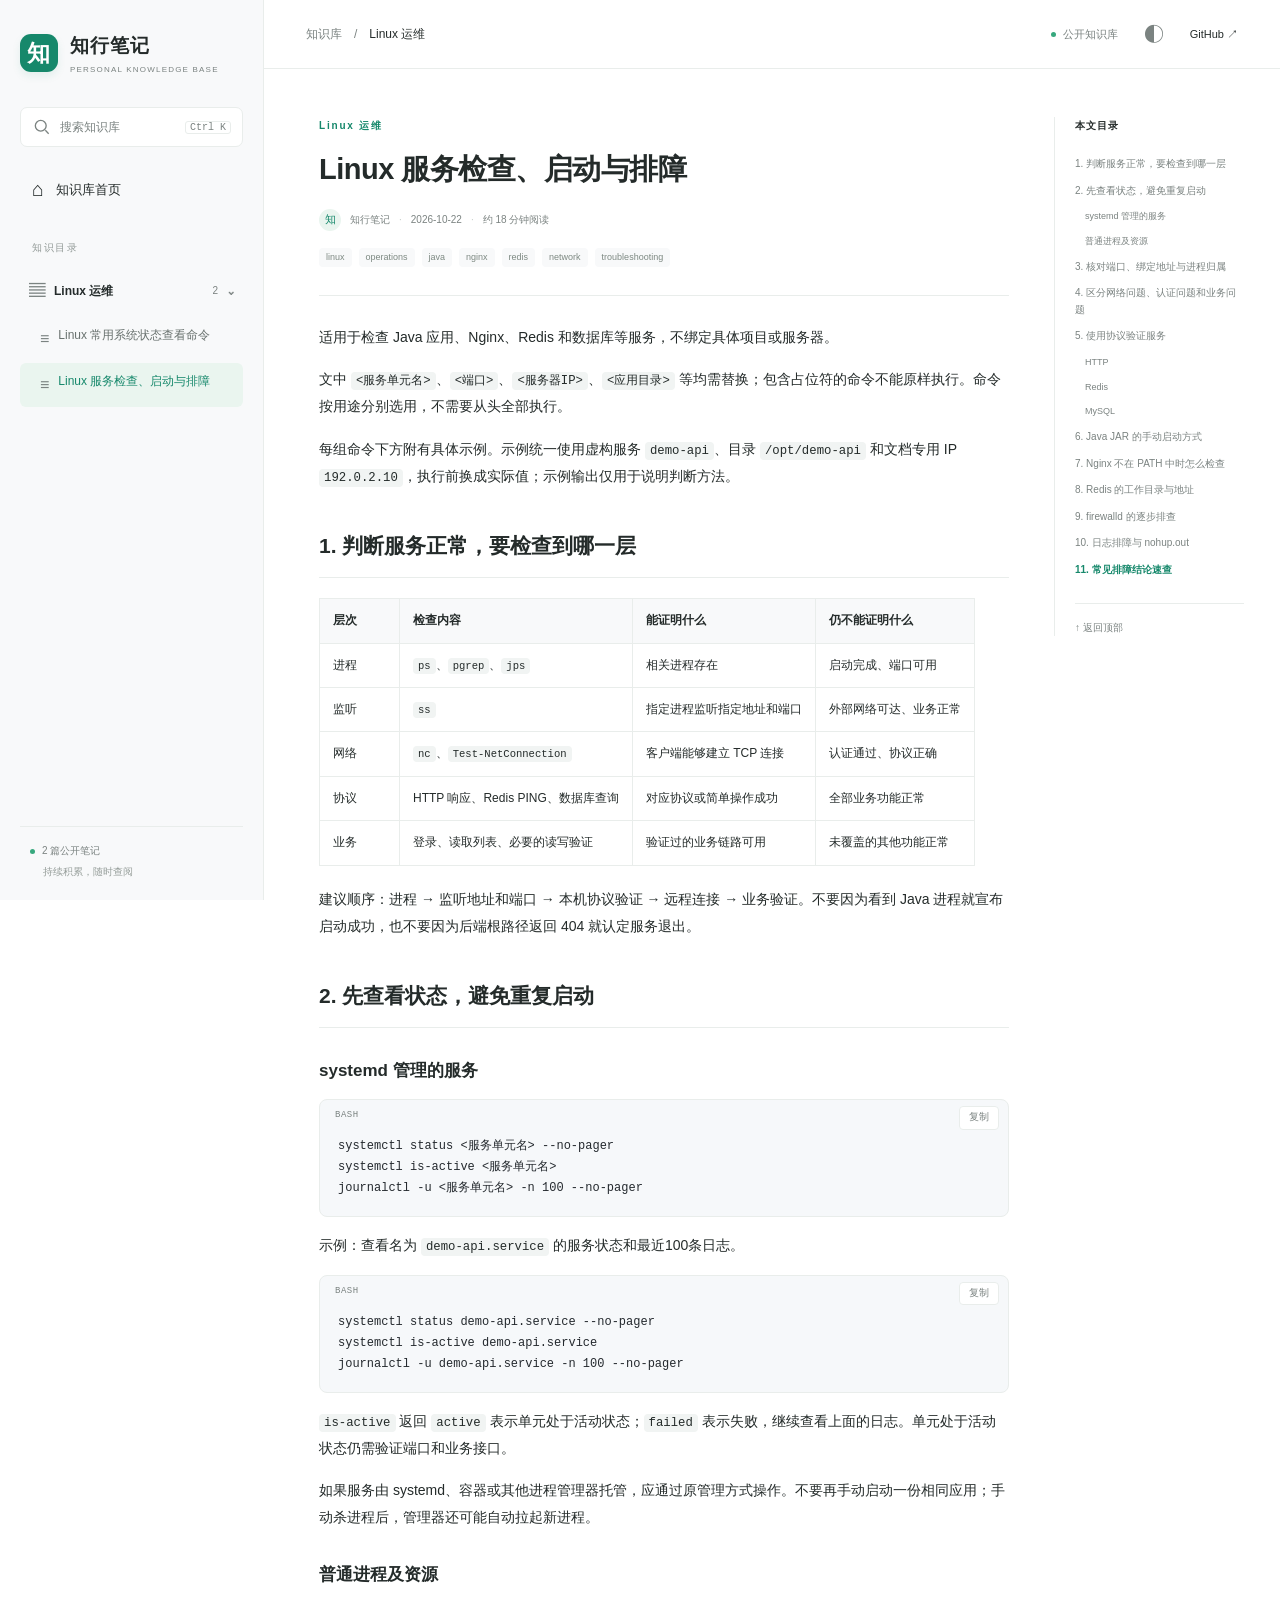
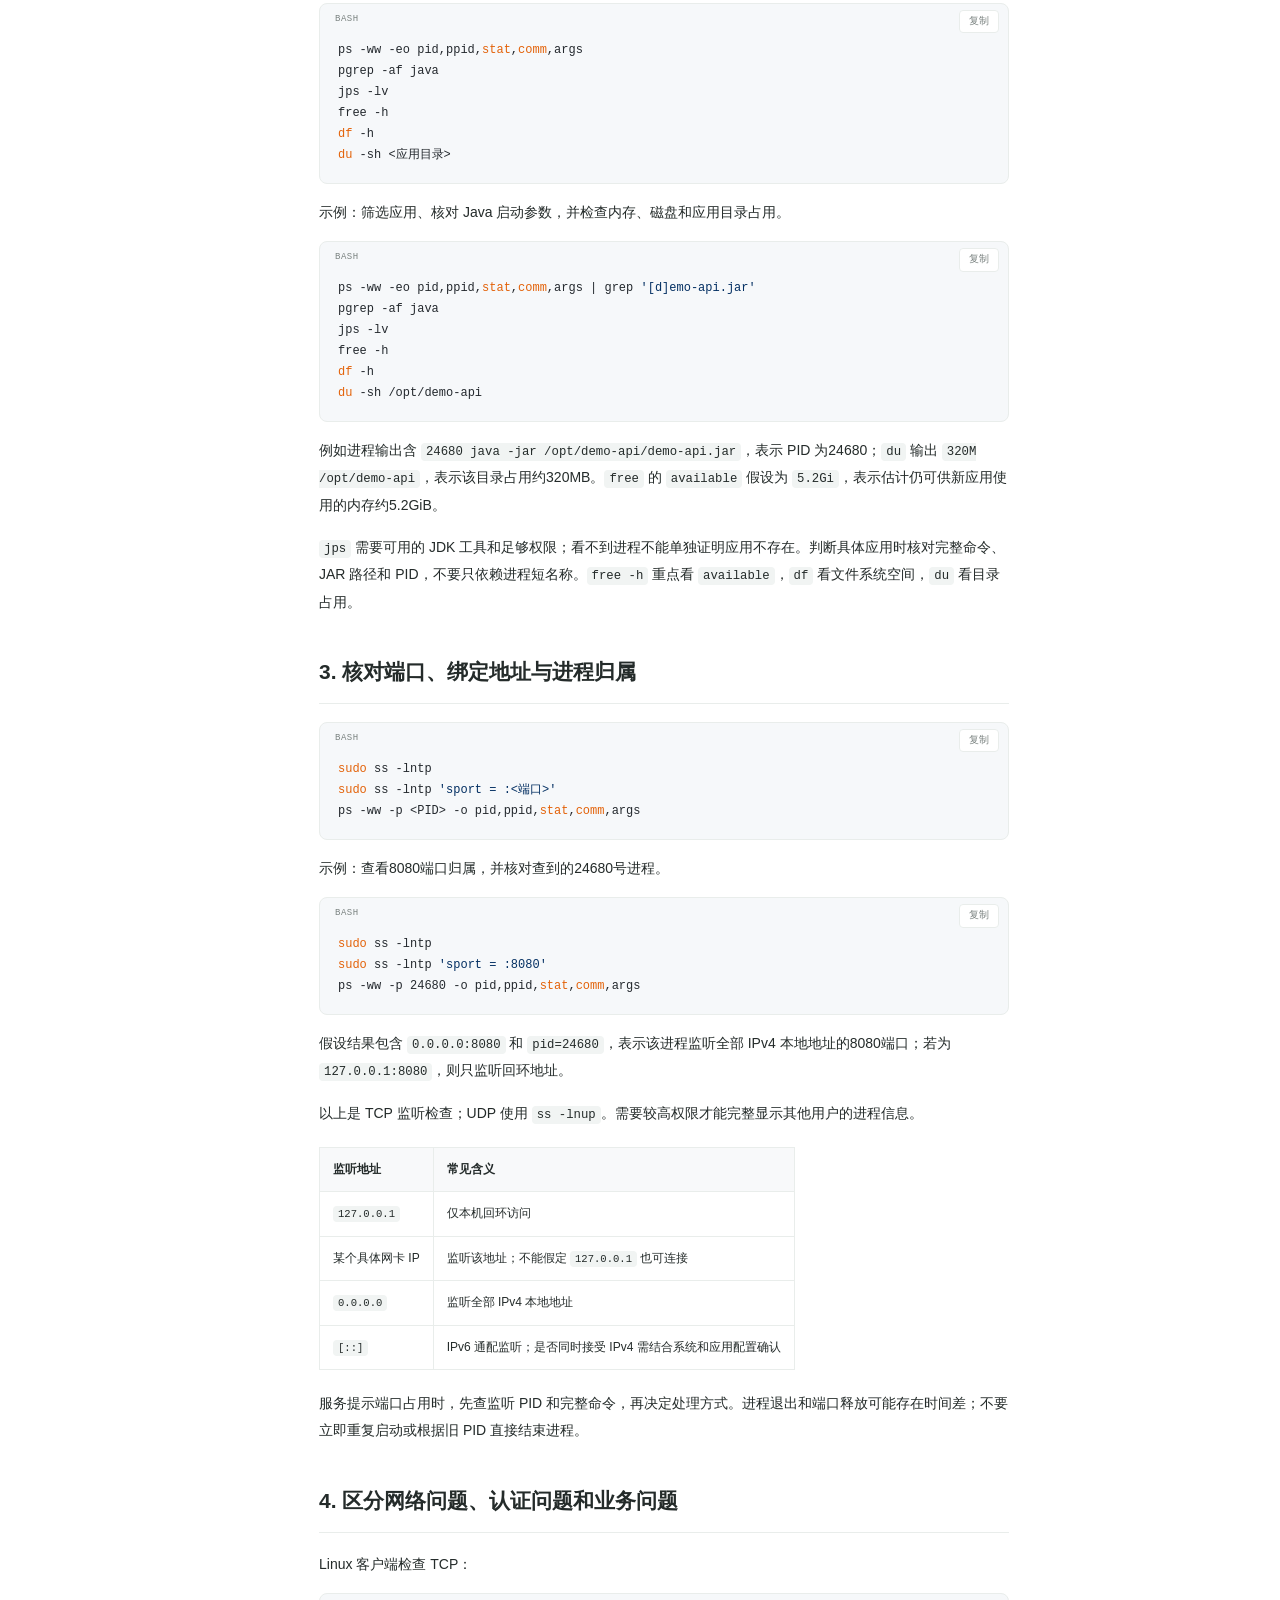
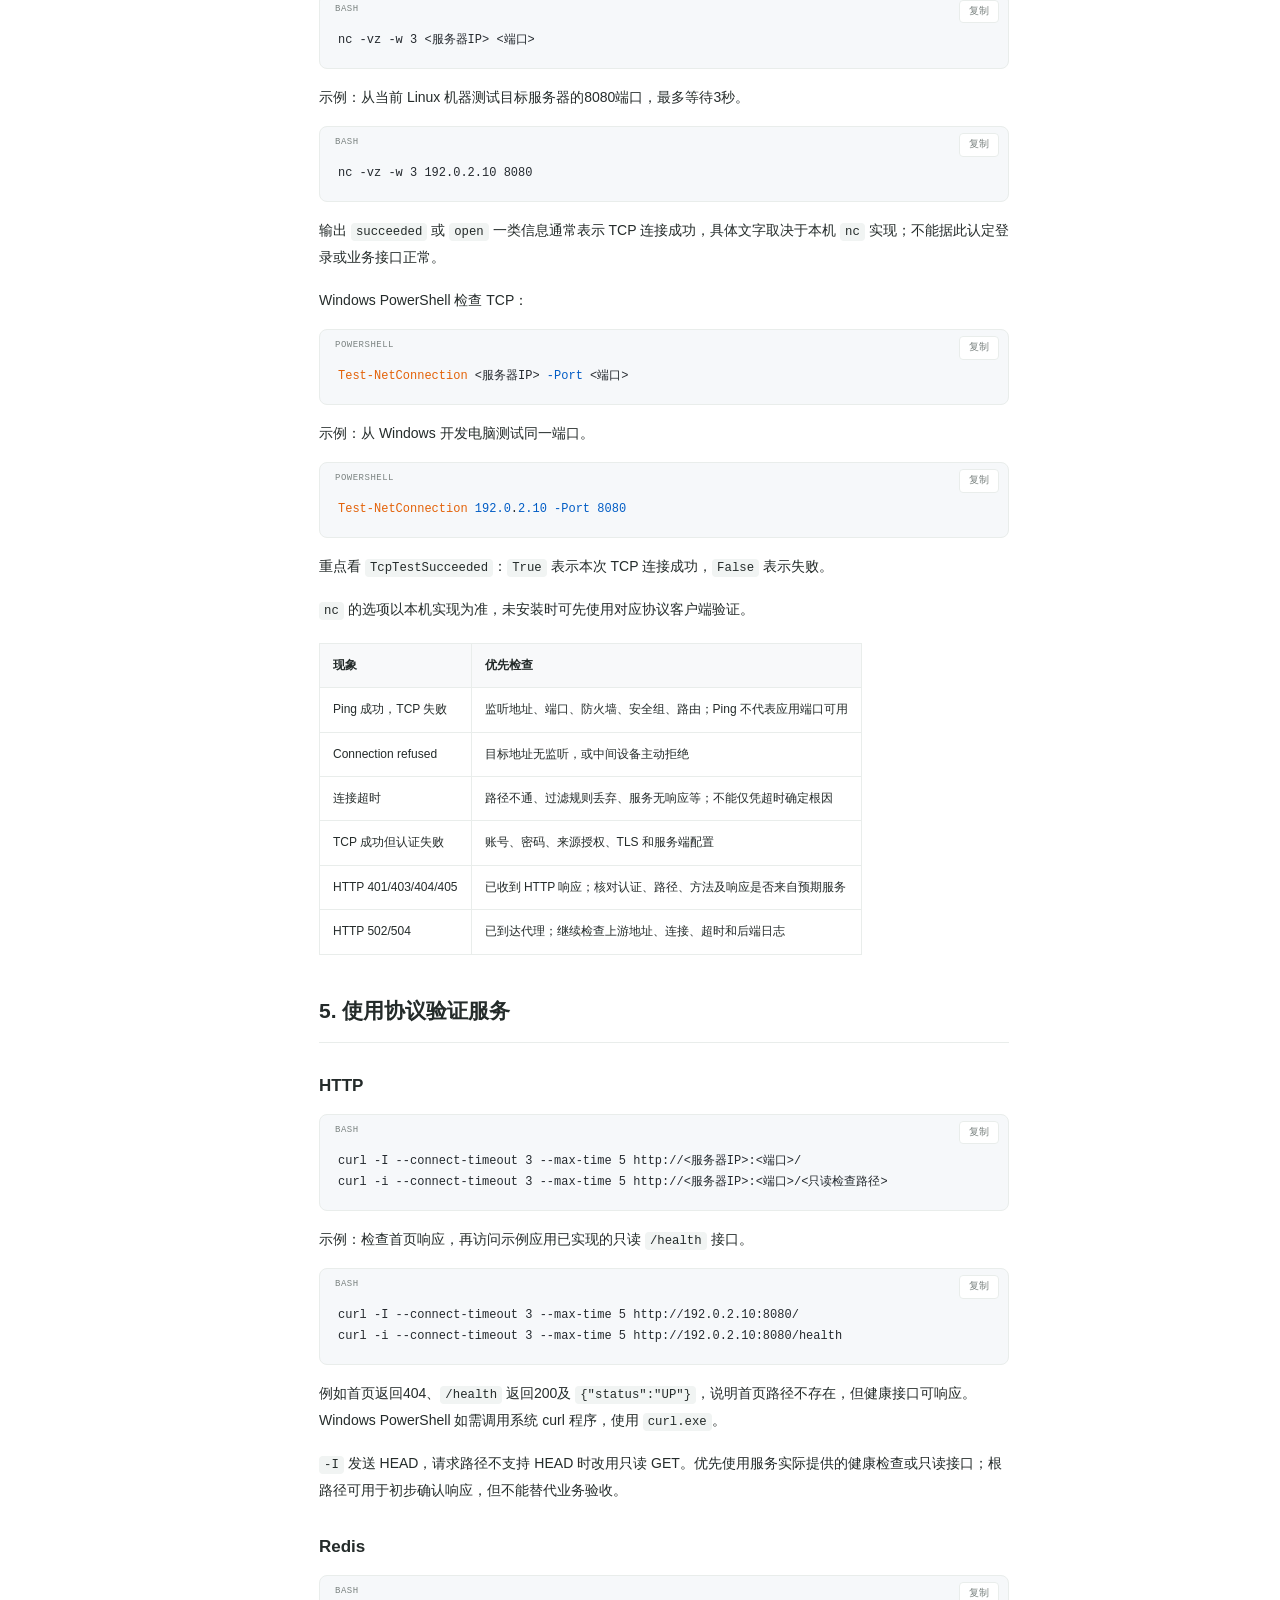
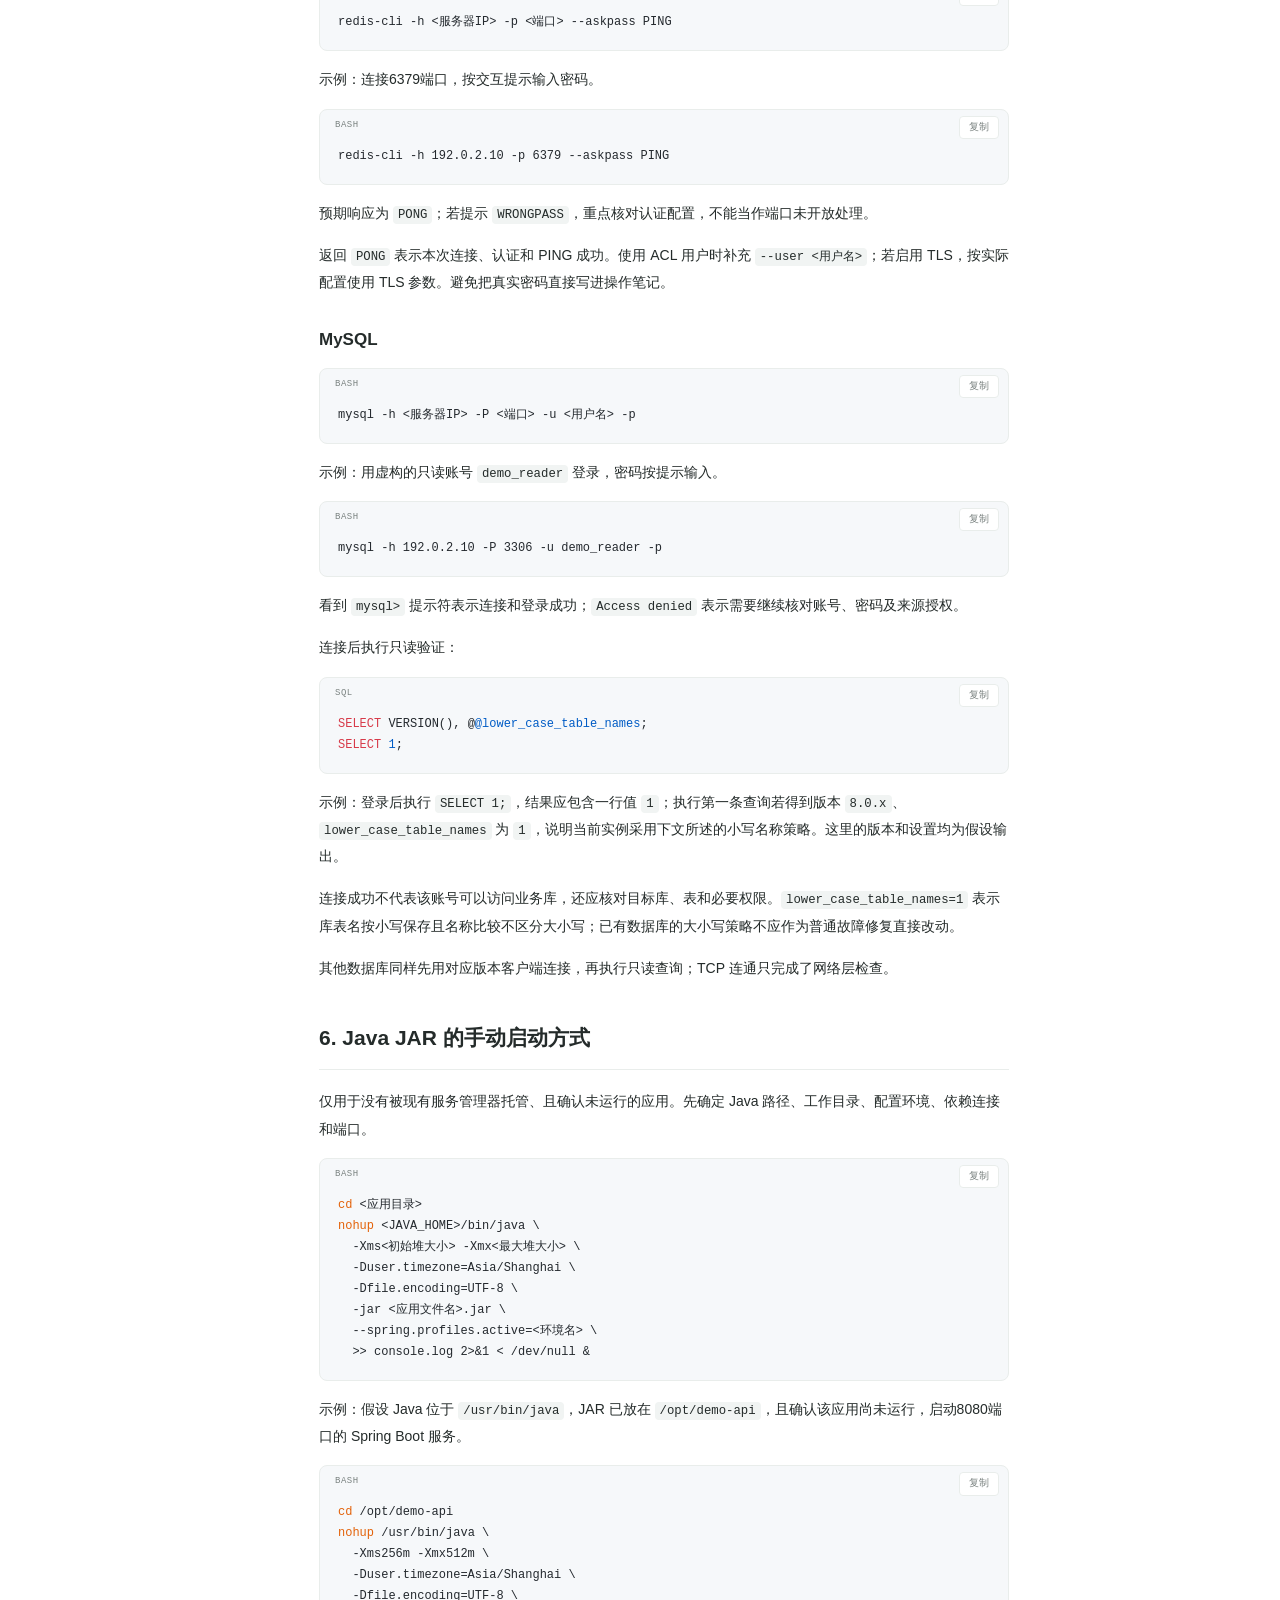
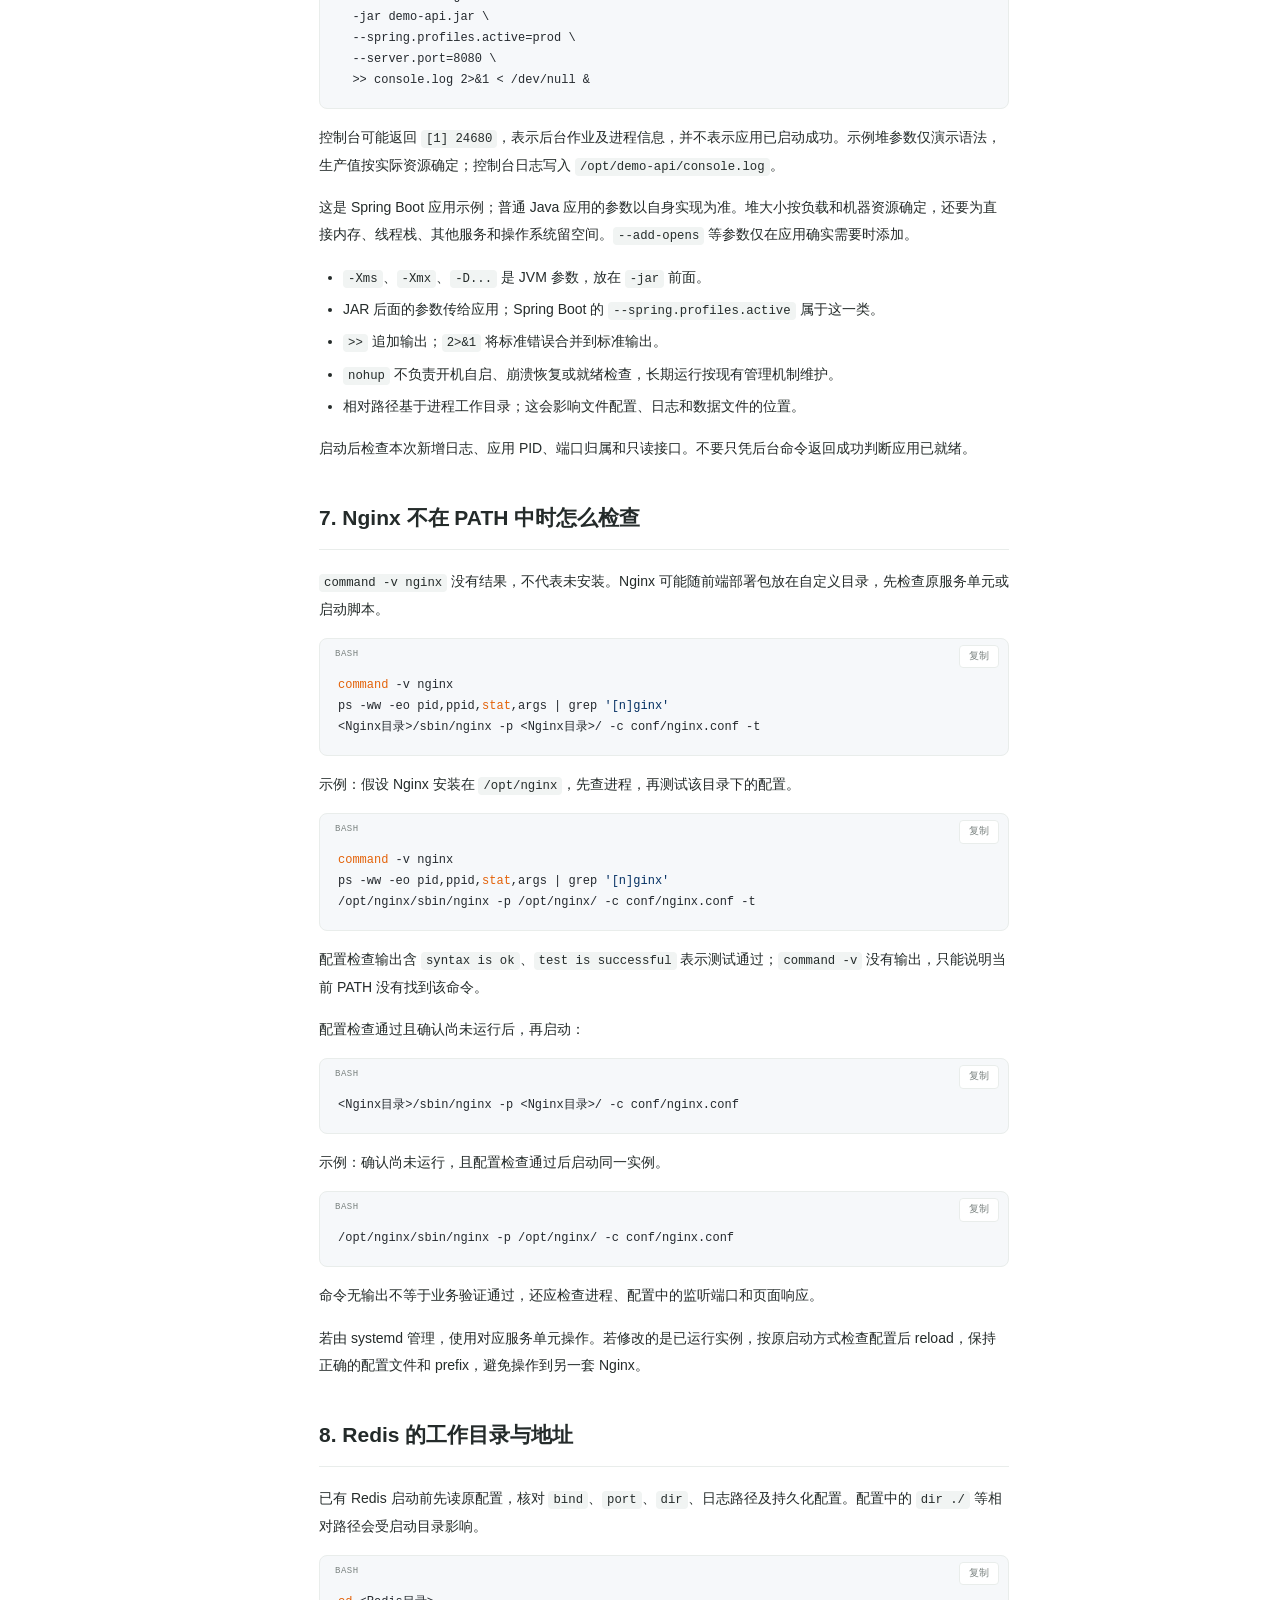
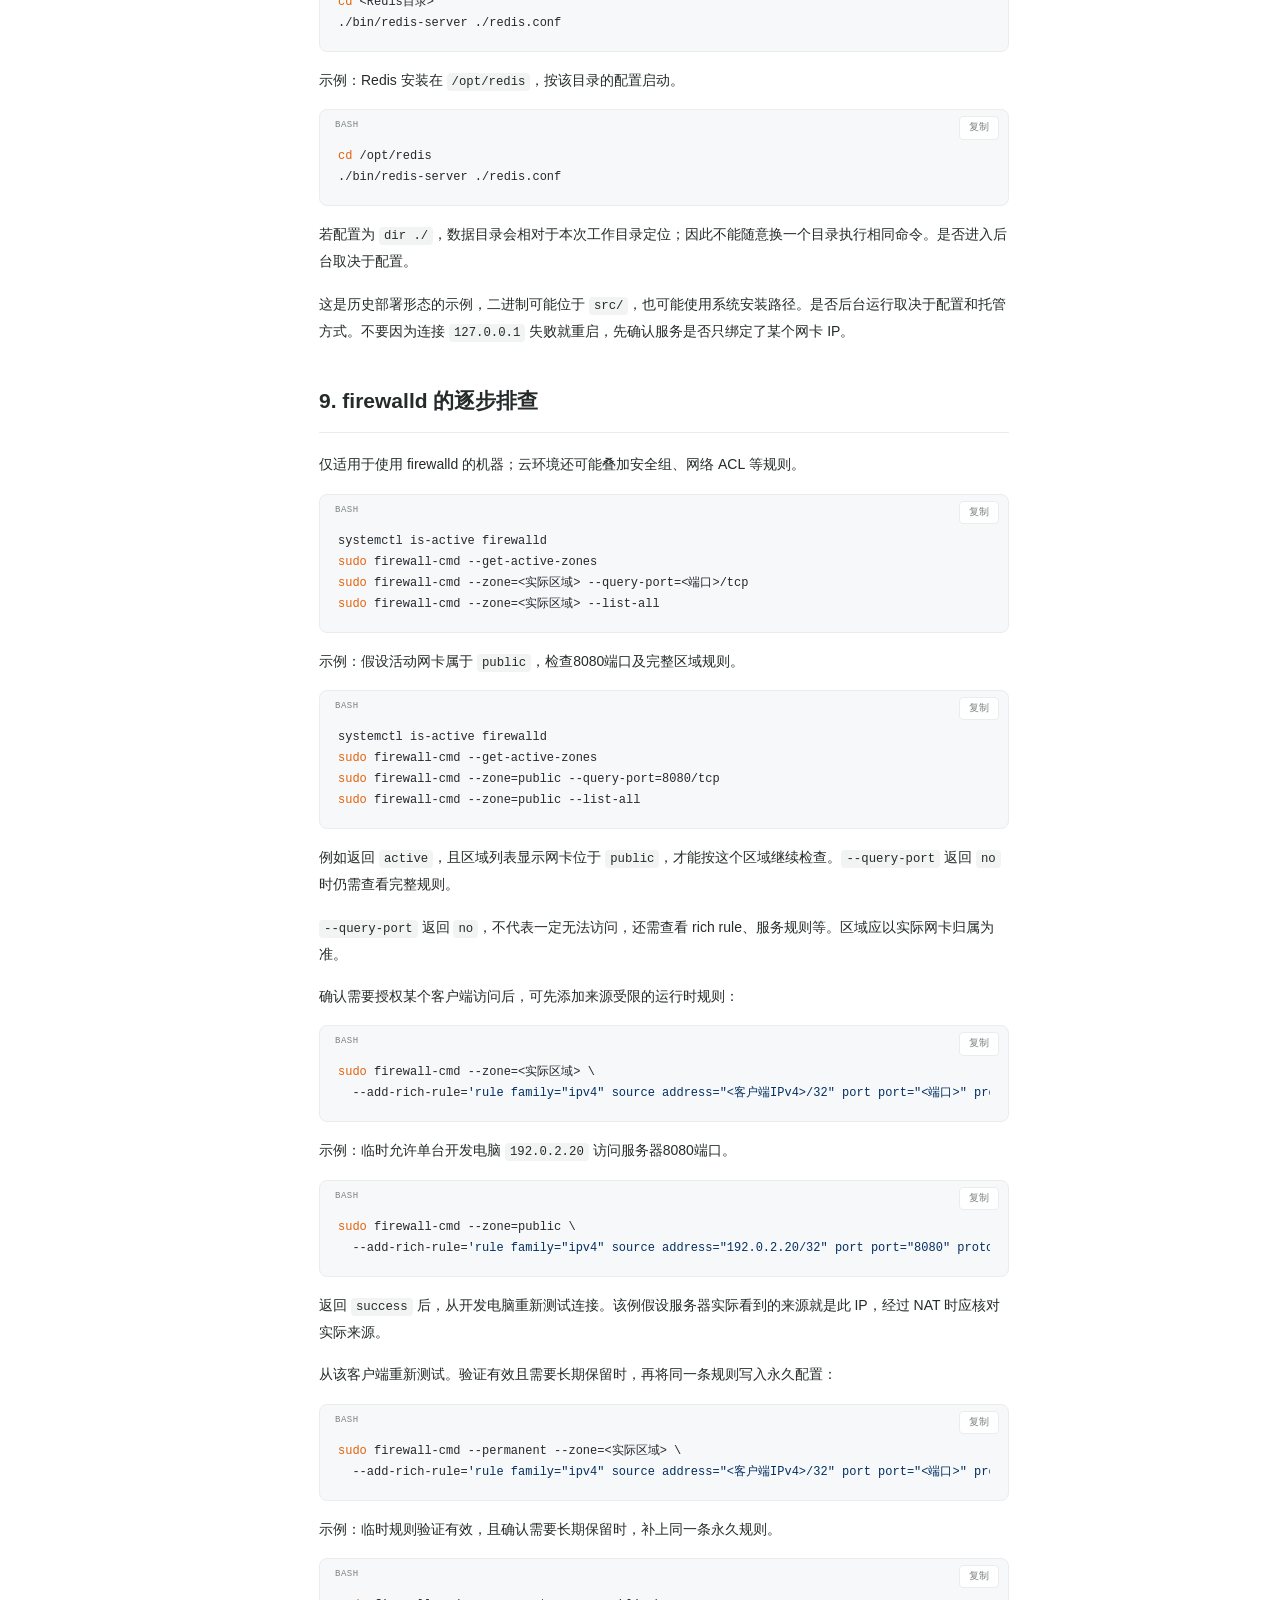
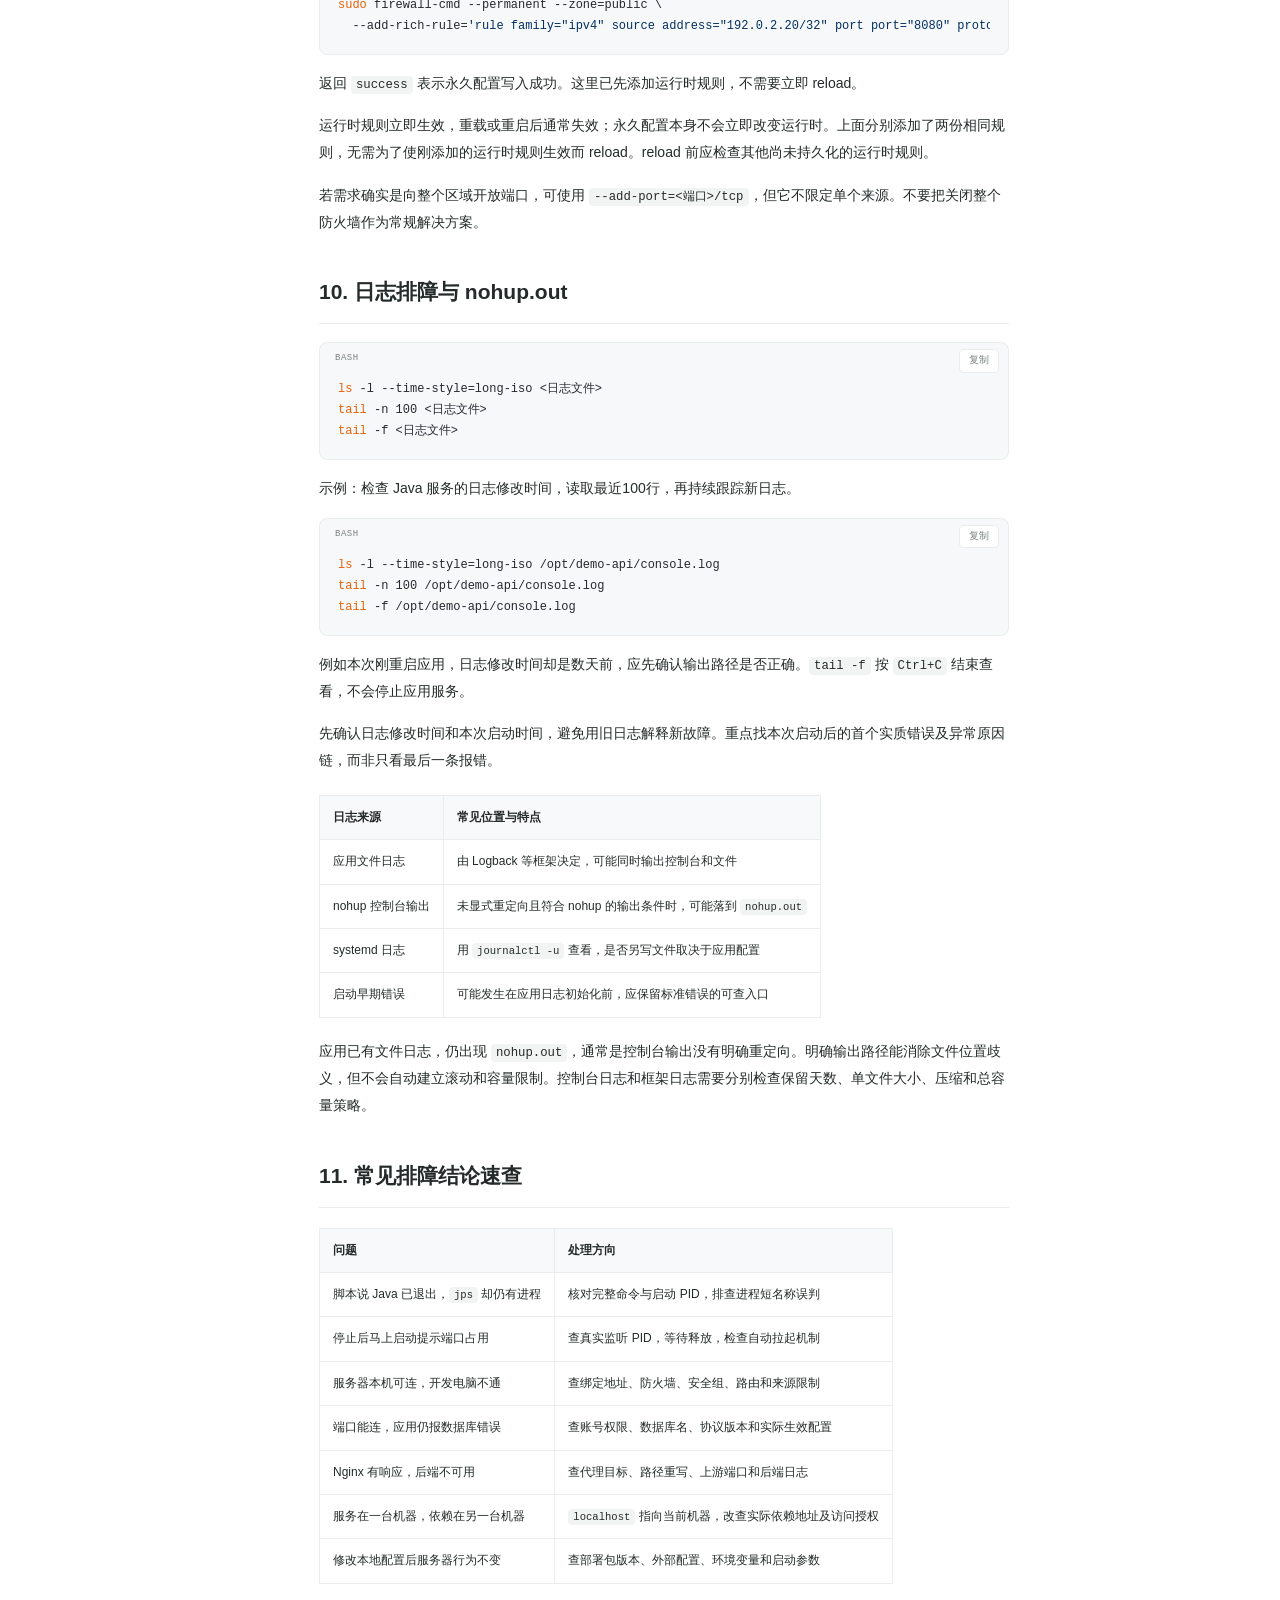
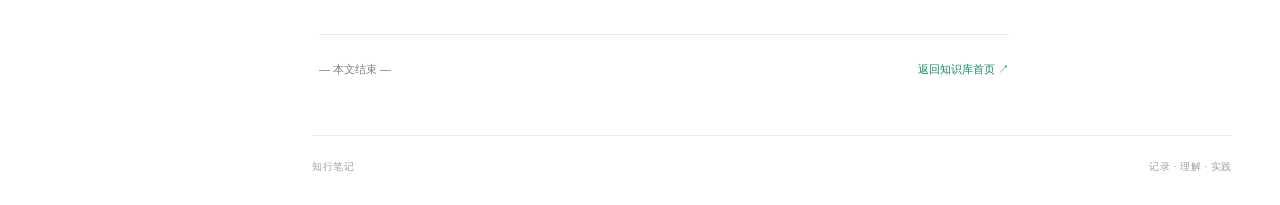
==== commit 777c88ba: "Update document reading and simplify article text" ====
--- a/articles/linux-service-check-start-troubleshooting.html
+++ b/articles/linux-service-check-start-troubleshooting.html
@@ -1,9 +1,9 @@
 <!doctype html>
-<html lang="zh-CN"><head><meta charset="utf-8"><meta name="viewport" content="width=device-width, initial-scale=1"><meta name="description" content="从历史排障记录提炼的通用操作方法，适用于检查 Java 应用、Nginx、Redis 和数据库等服务。本文不绑定项目、服务器地址或固定部署目录，也不表示已对当前服务器执行验证。 文中 &lt;服务单元名&gt; 、 &lt;端口&gt; 、 &lt;服务器IP&gt; 、 &lt;"><meta name="color-scheme" content="light dark"><title>Linux 服务检查、启动与排障 · 知行笔记</title><link rel="stylesheet" href="../assets/style.css"><script src="../assets/app.js" defer></script></head>
+<html lang="zh-CN"><head><meta charset="utf-8"><meta name="viewport" content="width=device-width, initial-scale=1"><meta name="description" content="适用于检查 Java 应用、Nginx、Redis 和数据库等服务，不绑定具体项目或服务器。 文中 &lt;服务单元名&gt; 、 &lt;端口&gt; 、 &lt;服务器IP&gt; 、 &lt;应用目录&gt; 等均需替换；包含占位符的命令不能原样执行。命令按用途分别选用，不需要从头"><meta name="color-scheme" content="light dark"><title>Linux 服务检查、启动与排障 · 知行笔记</title><link rel="stylesheet" href="../assets/style.css"><script src="../assets/app.js" defer></script></head>
 <body data-base="../"><a class="skip-link" href="#main">跳到正文</a>
 <aside class="sidebar" id="sidebar"><a class="brand" href="../index.html"><span class="brand-mark">知</span><span>知行笔记<small>PERSONAL KNOWLEDGE BASE</small></span></a><button class="search-trigger" type="button"><svg viewBox="0 0 24 24" aria-hidden="true"><circle cx="10.5" cy="10.5" r="6.5"/><path d="m16 16 4 4"/></svg><span>搜索知识库</span><kbd>Ctrl K</kbd></button><nav aria-label="知识库目录"><a class="home-link" href="../index.html"><span>⌂</span>知识库首页</a><div class="nav-label">知识目录</div><details class="nav-group" open><summary><span class="folder-icon">▤</span>Linux 运维<span class="group-count">2</span></summary><a class="nav-link" href="../articles/linux-system-status-commands.html"><span class="doc-icon">≡</span><span>Linux 常用系统状态查看命令</span></a><a class="nav-link active" href="../articles/linux-service-check-start-troubleshooting.html" aria-current="page"><span class="doc-icon">≡</span><span>Linux 服务检查、启动与排障</span></a></details></nav><div class="sidebar-footer"><span class="status-dot"></span>2 篇公开笔记<span>持续积累，随时查阅</span></div></aside><button class="mobile-backdrop" aria-label="关闭导航" hidden></button>
 <div class="workspace"><header class="topbar"><div class="breadcrumb"><button class="menu-toggle icon-button" aria-label="打开导航" aria-expanded="false">☰</button><a href="../index.html">知识库</a><span>/</span><span>Linux 运维</span></div><div class="top-actions"><span class="public-label"><span class="status-dot"></span>公开知识库</span><button class="theme-toggle icon-button" aria-label="切换深浅主题" title="切换深浅主题">◐</button><a class="github-link" href="https://github.com/alcq77/knowledge-base-public" target="_blank" rel="noopener noreferrer">GitHub ↗</a></div></header>
-<div class="content-layout"><main id="main"><div class="article-head"><div class="eyebrow">Linux 运维</div><h1>Linux 服务检查、启动与排障</h1><div class="article-meta"><span class="author-avatar">知</span><span>知行笔记</span><span class="meta-dot">·</span><time>2026-10-22</time><span class="meta-dot">·</span><span>约 19 分钟阅读</span></div><div class="tag-row"><span class="tag">linux</span><span class="tag">operations</span><span class="tag">java</span><span class="tag">nginx</span><span class="tag">redis</span><span class="tag">network</span><span class="tag">troubleshooting</span></div></div><article class="markdown-body"><p>从历史排障记录提炼的通用操作方法，适用于检查 Java 应用、Nginx、Redis 和数据库等服务。本文不绑定项目、服务器地址或固定部署目录，也不表示已对当前服务器执行验证。</p>
+<div class="content-layout"><main id="main"><div class="article-head"><div class="eyebrow">Linux 运维</div><h1>Linux 服务检查、启动与排障</h1><div class="article-meta"><span class="author-avatar">知</span><span>知行笔记</span><span class="meta-dot">·</span><time>2026-10-22</time><span class="meta-dot">·</span><span>约 18 分钟阅读</span></div><div class="tag-row"><span class="tag">linux</span><span class="tag">operations</span><span class="tag">java</span><span class="tag">nginx</span><span class="tag">redis</span><span class="tag">network</span><span class="tag">troubleshooting</span></div></div><article class="markdown-body"><p>适用于检查 Java 应用、Nginx、Redis 和数据库等服务，不绑定具体项目或服务器。</p>
 <p>文中 <code>&lt;服务单元名&gt;</code>、<code>&lt;端口&gt;</code>、<code>&lt;服务器IP&gt;</code>、<code>&lt;应用目录&gt;</code> 等均需替换；包含占位符的命令不能原样执行。命令按用途分别选用，不需要从头全部执行。</p>
 <p>每组命令下方附有具体示例。示例统一使用虚构服务 <code>demo-api</code>、目录 <code>/opt/demo-api</code> 和文档专用 IP <code>192.0.2.10</code>，执行前换成实际值；示例输出仅用于说明判断方法。</p>
 <h2 id="1-判断服务正常要检查到哪一层">1. 判断服务正常，要检查到哪一层</h2>
@@ -379,15 +379,5 @@
 </tr>
 </tbody>
 </table>
-<h2 id="12-来源与整理边界">12. 来源与整理边界</h2>
-<ul>
-<li>来源会话：<code>iot</code>，会话 ID <code>01a11c2d-0b17-7cb0-beba-b0ebfac92a4b</code>。</li>
-<li>主要记录日期：2026-10-09，时区 Asia/Shanghai。</li>
-<li>定位原文关键词：“那我怎么看……这些服务都启动了没”“Fail to reconnect to server”“firewall-cmd”“localhost:1880”。</li>
-<li>提炼了通用检查路径，删除项目名称、真实 IP、账号密码、固定目录、PID 和特定内存参数。</li>
-<li>早期示例曾统一使用回环地址；本文采用后续核实的规则：应按实际监听地址连接。</li>
-<li>10月12日及15日另有启停脚本和日志处理更新。本文未将10月9日的手动启动命令或旧 <code>nohup.out</code> 路径描述为任何项目的现行部署方式。</li>
-<li>本次只整理文档，未连接服务器、启动服务或修改防火墙；未对具体软件版本重新进行线上核验。</li>
-</ul>
-</article><div class="article-end"><span>— 本文结束 —</span><a href="../index.html">返回知识库首页 ↗</a></div></main><aside class="toc" aria-label="本文目录"><div class="toc-label">本文目录</div><a class="toc-link level-2" href="#1-判断服务正常要检查到哪一层">1. 判断服务正常，要检查到哪一层</a><a class="toc-link level-2" href="#2-先查看状态避免重复启动">2. 先查看状态，避免重复启动</a><a class="toc-link level-3" href="#systemd-管理的服务">systemd 管理的服务</a><a class="toc-link level-3" href="#普通进程及资源">普通进程及资源</a><a class="toc-link level-2" href="#3-核对端口绑定地址与进程归属">3. 核对端口、绑定地址与进程归属</a><a class="toc-link level-2" href="#4-区分网络问题认证问题和业务问题">4. 区分网络问题、认证问题和业务问题</a><a class="toc-link level-2" href="#5-使用协议验证服务">5. 使用协议验证服务</a><a class="toc-link level-3" href="#http">HTTP</a><a class="toc-link level-3" href="#redis">Redis</a><a class="toc-link level-3" href="#mysql">MySQL</a><a class="toc-link level-2" href="#6-java-jar-的手动启动方式">6. Java JAR 的手动启动方式</a><a class="toc-link level-2" href="#7-nginx-不在-path-中时怎么检查">7. Nginx 不在 PATH 中时怎么检查</a><a class="toc-link level-2" href="#8-redis-的工作目录与地址">8. Redis 的工作目录与地址</a><a class="toc-link level-2" href="#9-firewalld-的逐步排查">9. firewalld 的逐步排查</a><a class="toc-link level-2" href="#10-日志排障与-nohupout">10. 日志排障与 nohup.out</a><a class="toc-link level-2" href="#11-常见排障结论速查">11. 常见排障结论速查</a><a class="toc-link level-2" href="#12-来源与整理边界">12. 来源与整理边界</a><a class="back-top" href="#main">↑ 返回顶部</a></aside></div><footer class="page-footer">知行笔记<span>记录 · 理解 · 实践</span></footer></div>
+</article><div class="article-end"><span>— 本文结束 —</span><a href="../index.html">返回知识库首页 ↗</a></div></main><aside class="toc" aria-label="本文目录"><div class="toc-label">本文目录</div><a class="toc-link level-2" href="#1-判断服务正常要检查到哪一层">1. 判断服务正常，要检查到哪一层</a><a class="toc-link level-2" href="#2-先查看状态避免重复启动">2. 先查看状态，避免重复启动</a><a class="toc-link level-3" href="#systemd-管理的服务">systemd 管理的服务</a><a class="toc-link level-3" href="#普通进程及资源">普通进程及资源</a><a class="toc-link level-2" href="#3-核对端口绑定地址与进程归属">3. 核对端口、绑定地址与进程归属</a><a class="toc-link level-2" href="#4-区分网络问题认证问题和业务问题">4. 区分网络问题、认证问题和业务问题</a><a class="toc-link level-2" href="#5-使用协议验证服务">5. 使用协议验证服务</a><a class="toc-link level-3" href="#http">HTTP</a><a class="toc-link level-3" href="#redis">Redis</a><a class="toc-link level-3" href="#mysql">MySQL</a><a class="toc-link level-2" href="#6-java-jar-的手动启动方式">6. Java JAR 的手动启动方式</a><a class="toc-link level-2" href="#7-nginx-不在-path-中时怎么检查">7. Nginx 不在 PATH 中时怎么检查</a><a class="toc-link level-2" href="#8-redis-的工作目录与地址">8. Redis 的工作目录与地址</a><a class="toc-link level-2" href="#9-firewalld-的逐步排查">9. firewalld 的逐步排查</a><a class="toc-link level-2" href="#10-日志排障与-nohupout">10. 日志排障与 nohup.out</a><a class="toc-link level-2" href="#11-常见排障结论速查">11. 常见排障结论速查</a><a class="back-top" href="#main">↑ 返回顶部</a></aside></div><footer class="page-footer">知行笔记<span>记录 · 理解 · 实践</span></footer></div>
 <dialog id="search-dialog" aria-labelledby="search-title"><div class="search-header"><svg viewBox="0 0 24 24" aria-hidden="true"><circle cx="10.5" cy="10.5" r="6.5"/><path d="m16 16 4 4"/></svg><label id="search-title" class="sr-only" for="search-input">搜索公开文档</label><input id="search-input" type="search" placeholder="搜索标题、命令或正文…" autocomplete="off"><button class="close-search" aria-label="关闭搜索">Esc</button></div><div id="search-results" aria-live="polite"><p class="search-empty">输入关键词，查找笔记中的知识。</p></div><div class="search-footer">只搜索已公开的文档<span>Enter 打开首条结果 · Esc 关闭</span></div></dialog><div class="toast" role="status" aria-live="polite"></div></body></html>
--- a/assets/style.css
+++ b/assets/style.css
@@ -7,3 +7,4 @@
 @media(max-width:800px){:root{--sidebar:250px}.sidebar{transform:translateX(-100%);transition:transform .2s}.sidebar.is-open{transform:translateX(0)}.workspace{margin-left:0}.menu-toggle{display:inline-block}.topbar{height:60px;padding:0 18px}.top-actions{gap:12px}.public-label{display:none}.home-layout,.content-layout{padding:25px 20px}.hero{padding:28px 24px}.hero h1{font-size:30px}.hero-decoration{right:0;transform:scale(.8) rotate(-8deg);transform-origin:right center;opacity:.35}.hero-stats{gap:24px}.hero-stats>div{display:block}.hero-stats span{display:block}.hero-stats strong{font-size:22px}.section-note{display:none}.document-card{padding:20px}.document-card h3{font-size:15px}.page-footer{margin:0 20px}.article-head h1{font-size:26px}.search-footer span{display:none}.markdown-body{font-size:14px}}
 @media(max-width:520px){.document-grid{grid-template-columns:1fr}.hero-decoration{display:none}.hero h1{font-size:28px}.hero-stats{justify-content:space-between;gap:10px}.hero p{font-size:11px}.hero-stats span{font-size:9px}.reading-note{padding:18px}.reading-note-icon{font-size:22px}.article-meta{font-size:9px}.breadcrumb{gap:8px}.github-link{font-size:10px}.article-end{gap:15px}.markdown-body th,.markdown-body td{padding:8px}.search-header input{font-size:14px}.document-card p{min-height:auto}}
 @media(prefers-reduced-motion:reduce){html{scroll-behavior:auto}*{transition:none!important}}
+.attachment-viewer{margin:32px 0;border:1px solid var(--line);border-radius:10px;overflow:hidden;--preview-zoom:1}.preview-title{display:flex;align-items:center;gap:10px;padding:16px 18px;background:var(--surface)}.markdown-body .preview-title h2{font-size:15px;margin:0;padding:0;border:0}.file-type{font-size:9px;color:var(--muted);border:1px solid var(--line);border-radius:4px;padding:1px 5px}.reading-only,.download-original{margin-left:auto;font-size:11px}.reading-only{color:var(--muted)}.preview-toolbar{display:flex;align-items:center;gap:9px;padding:11px 14px;border-block:1px solid var(--line);background:var(--bg);flex-wrap:wrap}.preview-toolbar button,.preview-toolbar select{background:var(--bg);border:1px solid var(--line);color:var(--text);border-radius:5px;padding:4px 9px;font-size:11px}.preview-toolbar button:disabled{opacity:.3;cursor:default}.preview-toolbar select{max-width:200px}.preview-total{font-size:10px;color:var(--muted)}.preview-zoom{margin-left:auto;display:flex;align-items:center;gap:9px;font-size:10px;color:var(--muted)}.preview-content{background:var(--surface);padding:15px}.preview-panel{scroll-margin-top:90px}.page-canvas{overflow:auto;max-height:80vh}.markdown-body .page-canvas img{display:block;width:calc(100% * var(--preview-zoom));max-width:none;height:auto;margin:0 auto;background:white;border:1px solid #dfe4e1}.preview-note{font-size:10px!important;color:var(--muted);line-height:1.8!important;padding:0 4px}.sheet-scroll{max-height:70vh;overflow:auto;background:var(--bg);border:1px solid var(--line)}.markdown-body .sheet-table{display:table;width:max-content;min-width:100%;margin:0;border-collapse:separate;border-spacing:0;font-size:11px}.sheet-table thead th{position:sticky;top:0;z-index:2}.markdown-body .sheet-table th,.markdown-body .sheet-table td{min-width:80px;max-width:360px;border:0;border-right:1px solid var(--line);border-bottom:1px solid var(--line);padding:7px 10px;white-space:pre-wrap}.markdown-body .sheet-table th{background:var(--surface-2)}.markdown-body .sheet-table th:first-child{min-width:45px;color:var(--muted)}
